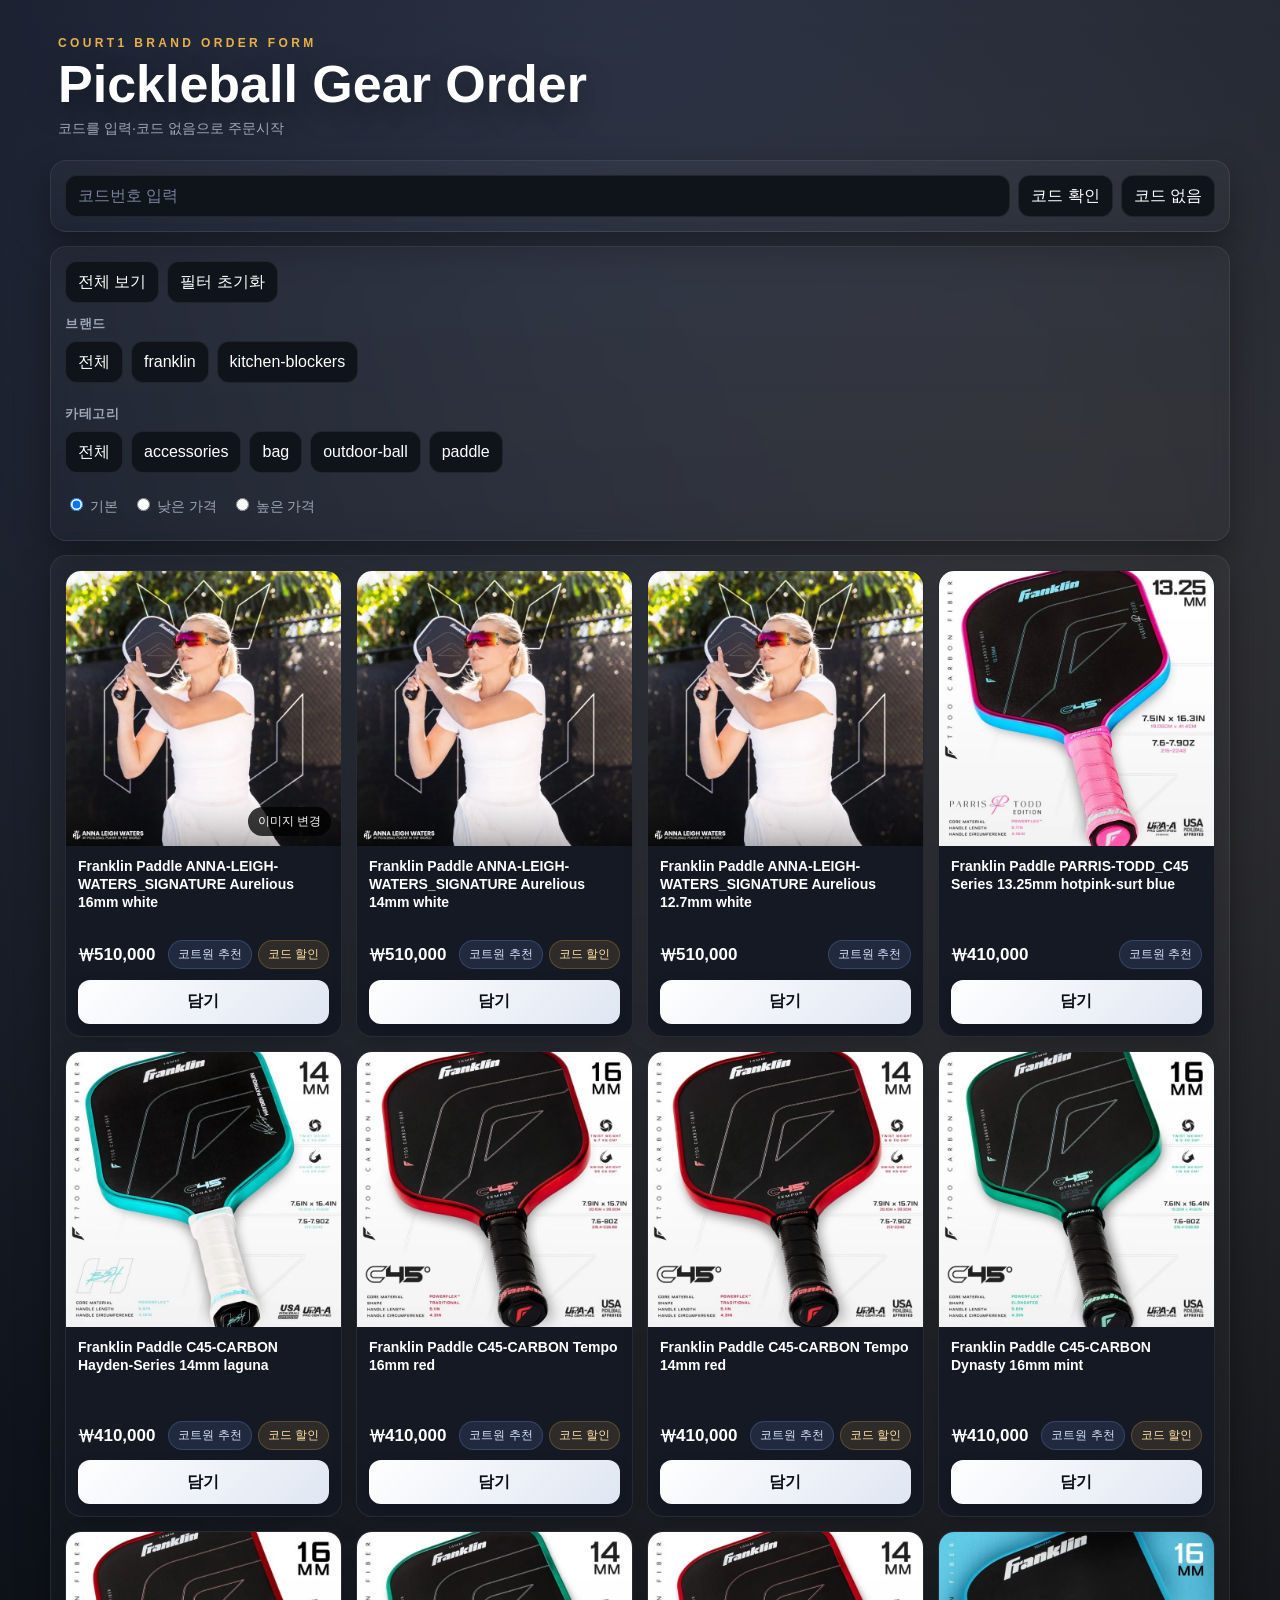
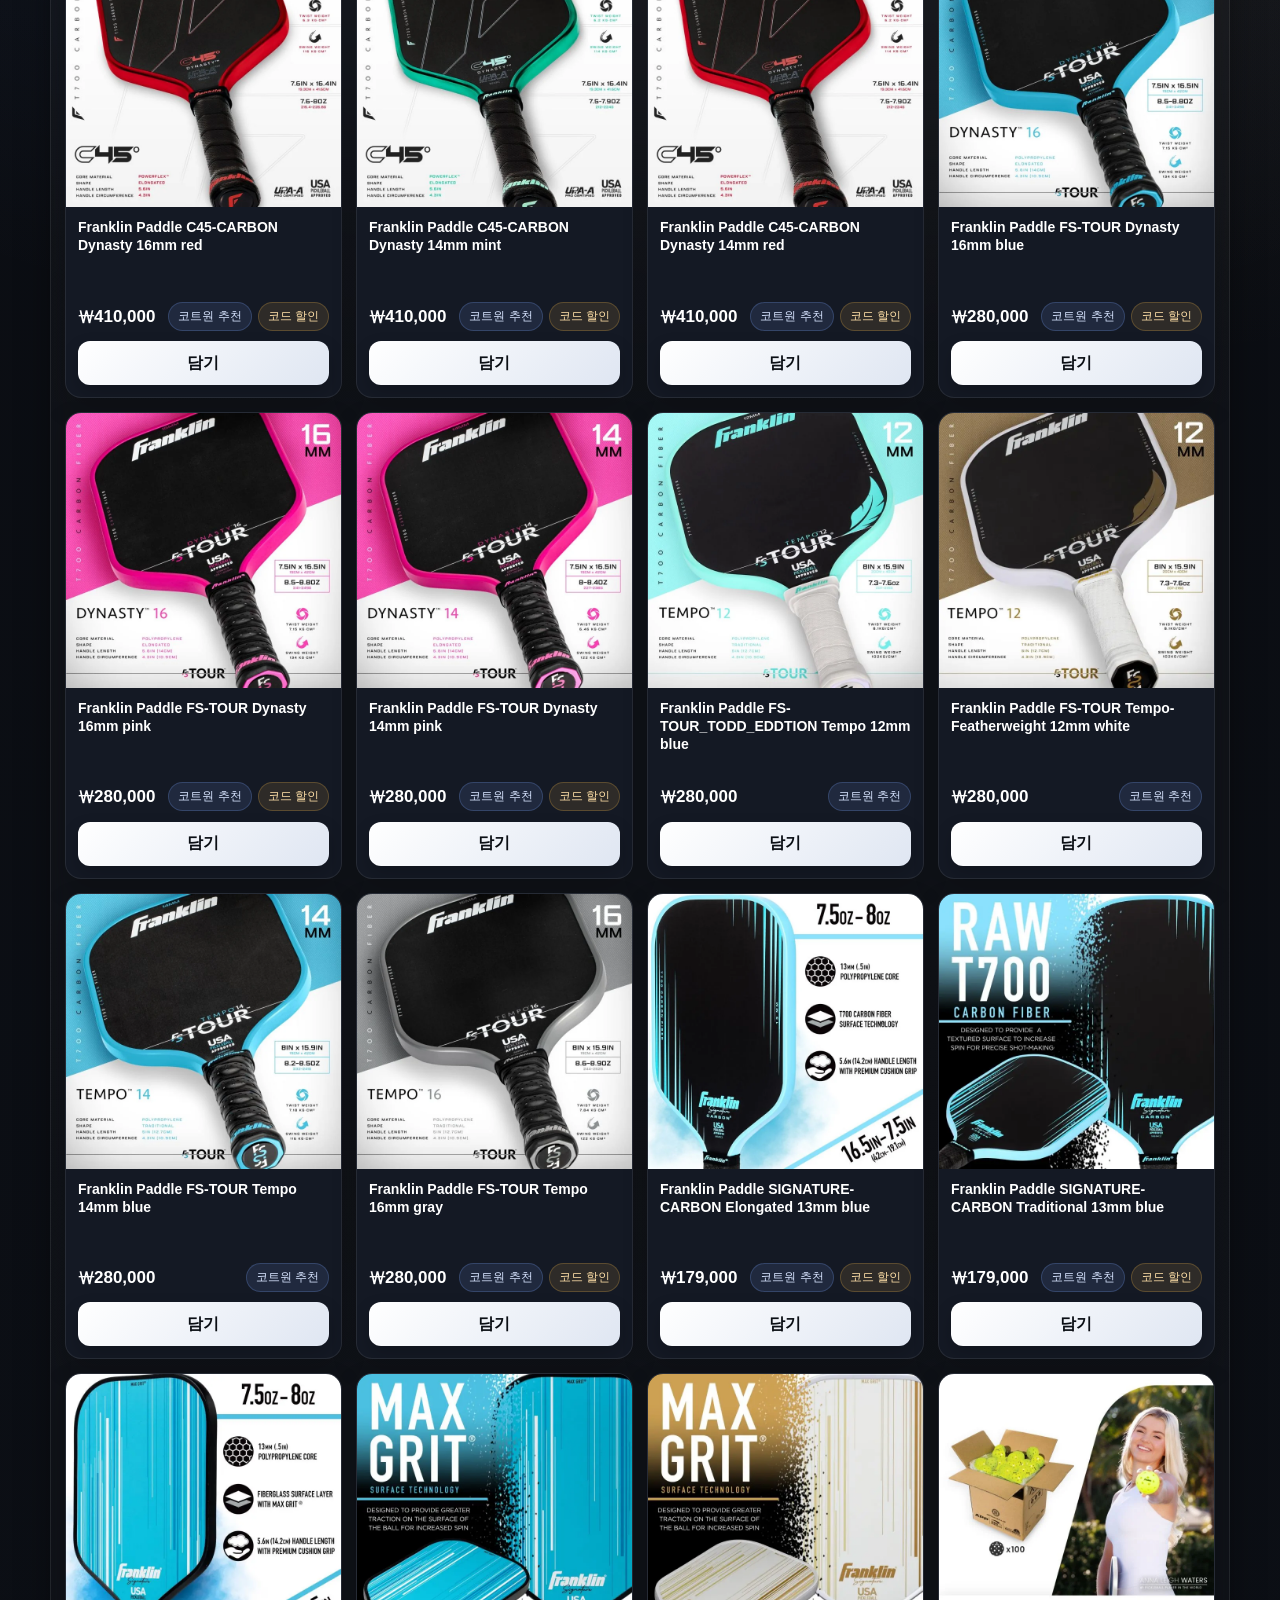
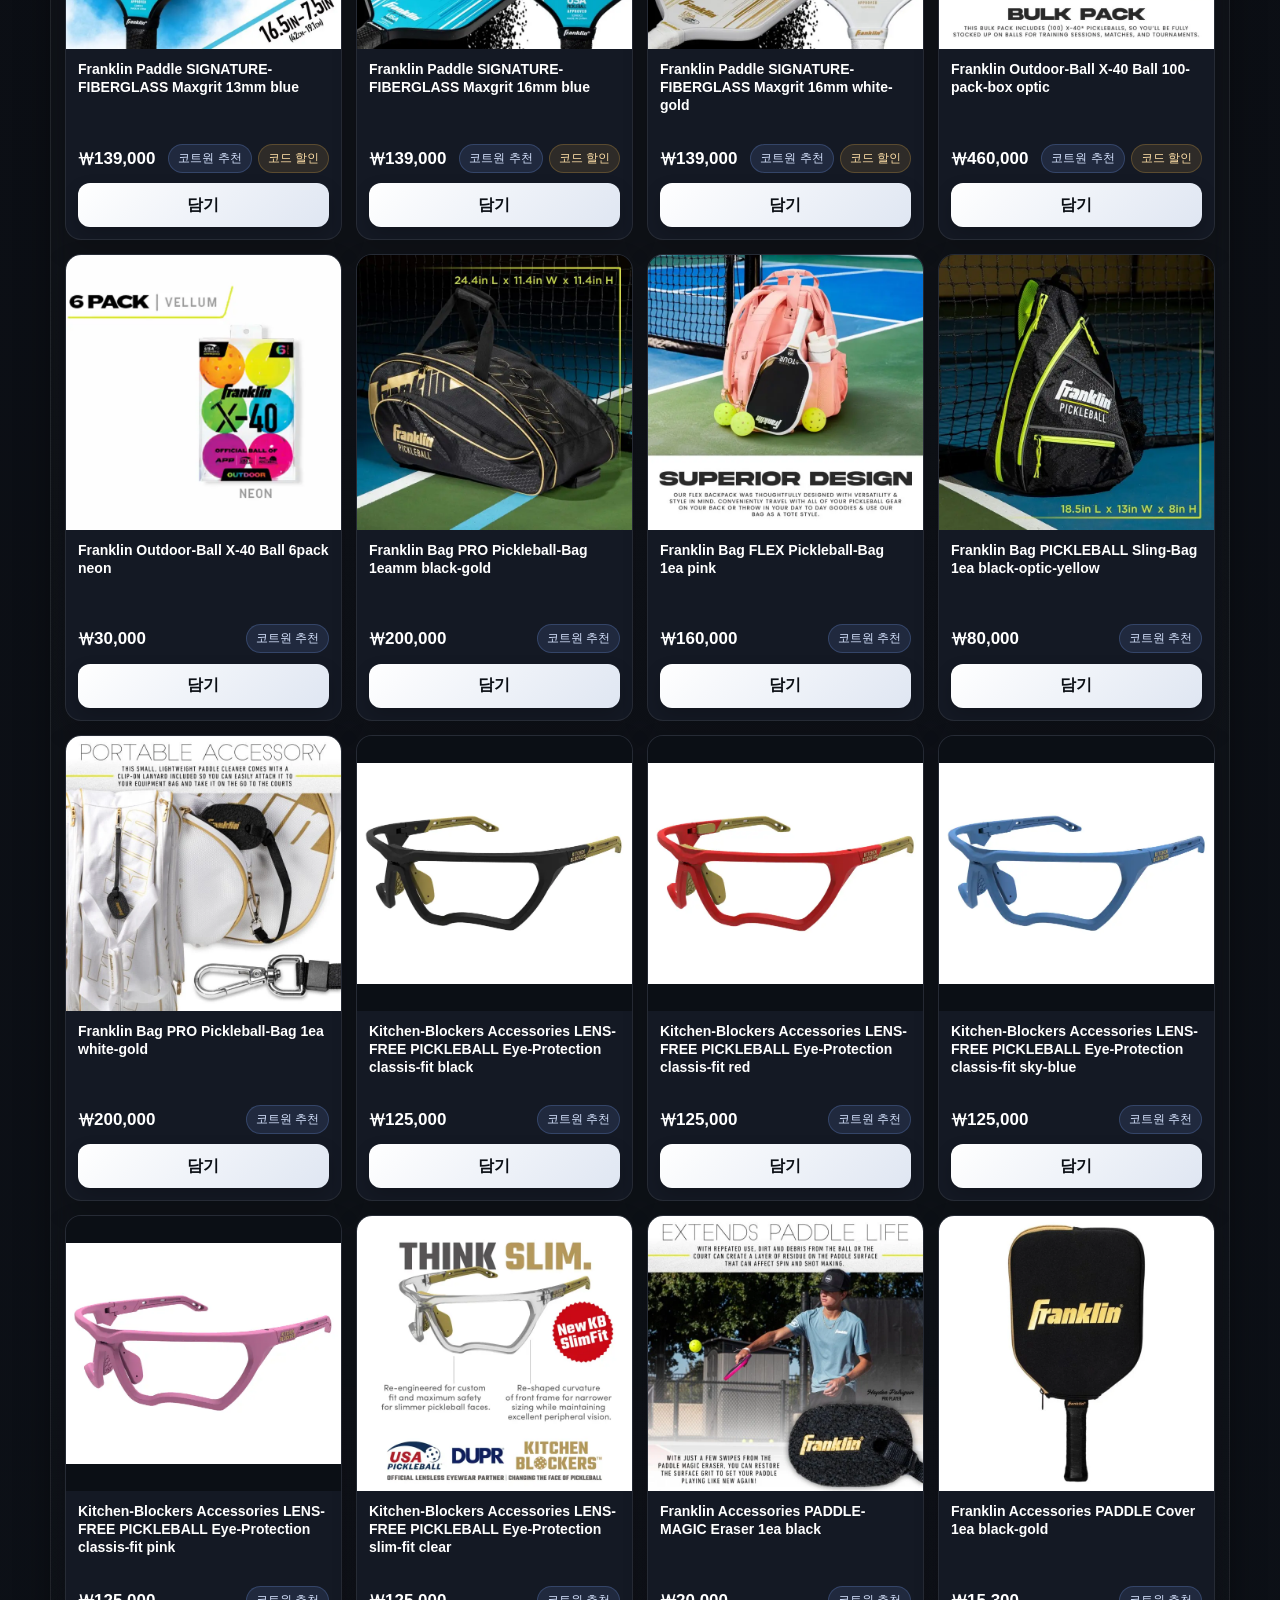
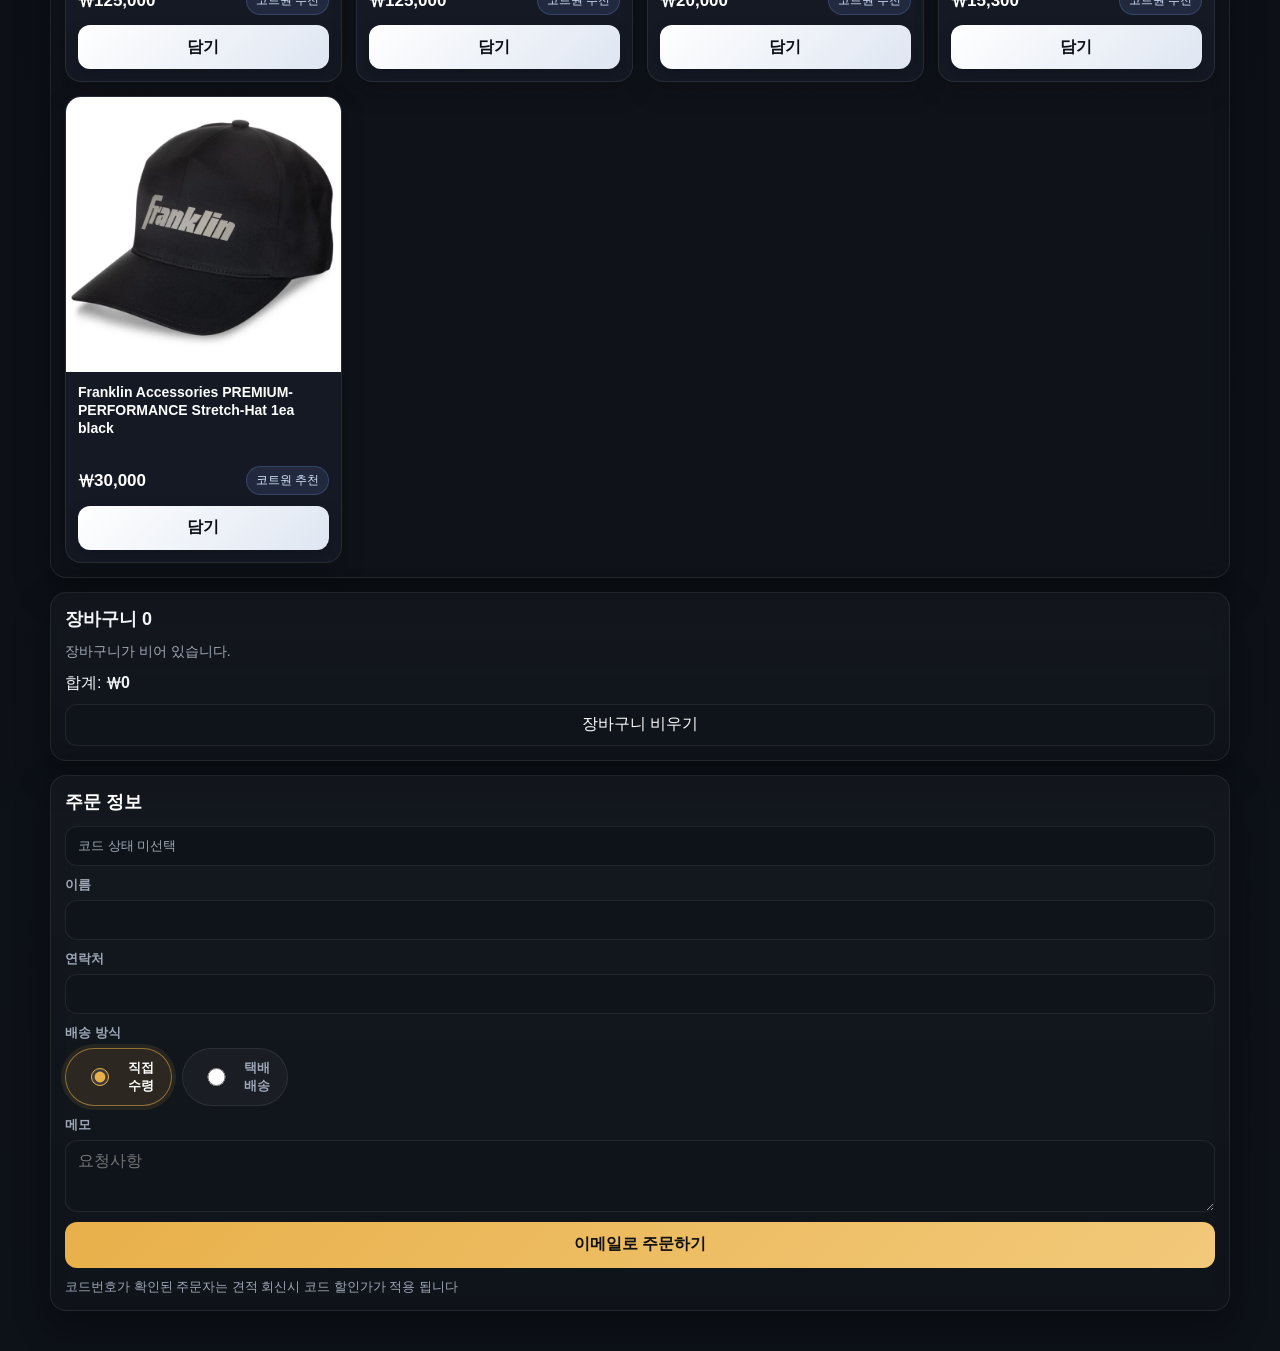
==== index.html @ 5747c5c3 "Add files via upload" ====
<!DOCTYPE html>
<html lang="ko">
<head>
  <meta charset="UTF-8">
  <meta name="viewport" content="width=device-width, initial-scale=1.0">
  <title>Court1 Brand Order</title>
  <link rel="stylesheet" href="./style.css">
</head>
<body>
  <div id="splashScreen" class="splash-screen">
    <img id="splashLogo" src="./assets/images/logo.png" alt="Court1 Logo" class="splash-image">
    <img id="splashEmblem" src="./assets/images/emblem.png" alt="Court1 Emblem" class="splash-image splash-emblem is-hidden">
  </div>

  <div id="court1-brand-order" class="page-wrap">
    <header class="page-header">
      <div class="brand-kicker">COURT1 BRAND ORDER FORM</div>
      <h1 class="brand-title">Pickleball Gear Order</h1>
      <p class="brand-subtitle">코드를 입력·코드 없음으로 주문시작 </p>
    </header>

    <section class="panel-card">
      <div class="code-bar">
        <input id="customerCode" class="code-input" type="text" placeholder="코드번호 입력">
        <button id="checkCode" type="button" class="more-btn">코드 확인</button>
        <button id="clearCode" type="button" class="more-btn">코드 없음</button>
      </div>
      <div id="promoState" class="promo-state" style="display:none;"></div>
    </section>

    <section class="panel-card">
  <div class="top-filter-row">
    <button id="showAllProducts" type="button" class="more-btn">전체 보기</button>
    <button id="resetFilters" type="button" class="more-btn">필터 초기화</button>
  </div>

  <div class="filter-title-row">
    <div class="filter-title">브랜드</div>
    <div id="brandFilters" class="filter-group"></div>
  </div>

  <div class="filter-title-row">
    <div class="filter-title">카테고리</div>
    <div id="categoryFilters" class="filter-group"></div>
  </div>

  <div class="sort-group">
    <label><input type="radio" name="sortType" value="default" checked> 기본</label>
    <label><input type="radio" name="sortType" value="price-asc"> 낮은 가격</label>
    <label><input type="radio" name="sortType" value="price-desc"> 높은 가격</label>
  </div>
</section>

    <section class="panel-card product-panel">
      <div id="productGrid" class="product-grid"></div>
    </section>

    <section class="panel-card cart-section">
      <h2>장바구니 <span id="cartCount">0</span></h2>
      <div id="cartList"></div>
      <div class="cart-footer">
        <div class="cart-total">합계: <strong id="cartTotal">₩0</strong></div>
        <button id="clearCart" type="button" class="more-btn">장바구니 비우기</button>
      </div>
    </section>

    <form id="orderForm" class="panel-card">
      <div class="panel-title">주문 정보</div>
      <div id="orderCodeInfo" class="order-code-info"></div>

      <div class="field compact">
        <label for="customerName">이름</label>
        <input id="customerName" type="text" required>
      </div>

      <div class="field compact">
        <label for="customerPhone">연락처</label>
        <input id="customerPhone" type="tel" required>
      </div>

      <div class="field compact">
        <label>배송 방식</label>
        <div class="inline-radios">
          <label><input type="radio" name="deliveryType" value="pickup" checked> 직접 수령</label>
          <label><input type="radio" name="deliveryType" value="delivery"> 택배 배송</label>
        </div>
      </div>

      <div id="addressWrap" class="field compact is-hidden">
        <label for="customerAddress">주소</label>
        <textarea id="customerAddress" placeholder="택배 받으실 주소를 입력"></textarea>
      </div>

      <div class="field compact">
        <label for="customerMemo">메모</label>
        <textarea id="customerMemo" placeholder="요청사항"></textarea>
      </div>

      <button type="submit" class="email-order-btn">이메일로 주문하기</button>
      <p class="order-note">코드번호가 확인된 주문자는 견적 회신시 코드 할인가가 적용 됩니다</p>
    </form>
  </div>

  <script src="./assets/js/products.js"></script>
  <script src="./assets/js/app.js"></script>
</body>
</html>
---- style.css ----
:root {
  --bg: #0b0d12;
  --bg-2: #101521;
  --panel: #141924;
  --line: rgba(255,255,255,.08);
  --text: #f4f6f9;
  --muted: #9ea7b6;
  --accent: #e8b04a;
  --accent-2: #7aa2ff;
  --accent-3: #19c37d;
  --shadow: 0 14px 34px rgba(0,0,0,.35);
  --radius: 16px;
}

* {
  box-sizing: border-box;
}

html,
body {
  margin: 0;
  background:
    radial-gradient(circle at top, rgba(122,162,255,.20), transparent 32%),
    radial-gradient(circle at 85% 10%, rgba(232,176,74,.13), transparent 24%),
    linear-gradient(180deg, #0a0c11 0%, #0d1118 100%);
  color: var(--text);
  font-family: Arial, sans-serif;
}

button,
input,
textarea {
  font: inherit;
}

body {
  min-height: 100vh;
}

#court1-brand-order.page-wrap {
  width: min(1180px, 94%);
  margin: 24px auto 40px;
  display: flex;
  flex-direction: column;
  gap: 14px;
}

.page-header {
  padding: 12px 8px 8px;
}

.brand-kicker {
  font-size: 12px;
  letter-spacing: .28em;
  color: var(--accent);
  margin-bottom: 8px;
  font-weight: 800;
}

.brand-title {
  margin: 0;
  font-size: clamp(32px, 4.4vw, 52px);
  line-height: 1;
  font-weight: 900;
  color: #fff;
  text-shadow: 0 10px 30px rgba(0,0,0,.35);
}

.brand-subtitle {
  margin: 10px 0 0;
  color: var(--muted);
  font-size: 14px;
}

.panel-card,
.product-panel,
section.panel-card.cart-section,
#orderForm {
  background: linear-gradient(180deg, rgba(255,255,255,.03), rgba(255,255,255,.01));
  border: 1px solid var(--line);
  border-radius: var(--radius);
  padding: 14px;
  box-shadow: var(--shadow);
  backdrop-filter: blur(8px);
}

.code-bar {
  display: flex;
  gap: 8px;
  flex-wrap: wrap;
  align-items: center;
}

.code-input {
  flex: 1 1 220px;
  min-width: 180px;
  height: 42px;
  padding: 0 12px;
  border: 1px solid var(--line);
  border-radius: 12px;
  background: #0f131a;
  color: #fff;
}

.code-input::placeholder {
  color: #77809a;
}

.more-btn,
.qty-btn,
.remove-btn,
.filter-btn {
  height: 42px;
  padding: 0 12px;
  border: 1px solid var(--line);
  border-radius: 12px;
  background: #0f131a;
  color: #fff;
}

.more-btn:hover,
.qty-btn:hover,
.remove-btn:hover,
.filter-btn:hover {
  border-color: rgba(255,255,255,.16);
  background: #151b24;
}

.promo-state {
  margin-top: 10px;
  padding: 10px 12px;
  border-radius: 12px;
  font-size: 13px;
  background: #10151d;
  border: 1px solid var(--line);
  color: var(--muted);
}

.promo-state.is-code {
  color: #9bff9b;
  border-color: rgba(25,195,125,.35);
  box-shadow: 0 0 0 1px rgba(25,195,125,.08) inset;
}

.promo-state.is-none {
  color: #ff9191;
  border-color: rgba(255,110,110,.25);
}

.filter-group {
  display: flex;
  flex-wrap: wrap;
  gap: 8px;
  margin-bottom: 10px;
}

.sort-group {
  display: flex;
  flex-wrap: wrap;
  gap: 14px;
  align-items: center;
  margin-bottom: 10px;
  font-size: 14px;
  color: var(--muted);
}

.filter-btn.is-active {
  background: #fff;
  color: #10151d;
  border-color: #fff;
}

.product-grid {
  display: grid;
  grid-template-columns: repeat(4, minmax(0, 1fr));
  gap: 14px;
}

.product-card {
  background: var(--panel);
  border: 1px solid var(--line);
  border-radius: 16px;
  overflow: hidden;
  display: flex;
  flex-direction: column;
  box-shadow: 0 10px 24px rgba(0,0,0,.22);
  transition: transform .2s ease, box-shadow .2s ease, border-color .2s ease;
}

.product-card:hover {
  transform: translateY(-4px);
  border-color: rgba(255,255,255,.16);
  box-shadow: 0 16px 30px rgba(0,0,0,.32);
}

.product-media {
  aspect-ratio: 1 / 1;
  background: #0b0f15;
  position: relative;
  overflow: hidden;
}

.product-image {
  width: 100%;
  height: 100%;
  object-fit: contain;
  object-position: center;
  display: block;
  transition: transform .25s ease;
}

.product-card:hover .product-image {
  transform: scale(1.03);
}

.img-switch-btn {
  position: absolute;
  right: 10px;
  bottom: 10px;
  padding: 6px 10px;
  border: 0;
  border-radius: 999px;
  background: rgba(0,0,0,.76);
  color: #fff;
  font-size: 12px;
}

.product-body {
  display: flex;
  flex-direction: column;
  gap: 10px;
  padding: 12px;
  flex: 1;
}

.product-name {
  color: #fff;
  font-size: 14px;
  line-height: 1.28;
  font-weight: 700;
  display: -webkit-box;
  -webkit-box-orient: vertical;
  -webkit-line-clamp: 4;
  overflow: hidden;
  min-height: calc(1.28em * 4);
}

.product-meta-row {
  display: flex;
  align-items: center;
  justify-content: space-between;
  gap: 10px;
  min-height: 30px;
}

.price-main {
  color: #fff;
  font-size: 17px;
  font-weight: 900;
  white-space: nowrap;
}

.badge-row {
  display: flex;
  gap: 6px;
  flex-wrap: nowrap;
  align-items: center;
  justify-content: flex-end;
}

.badge {
  display: inline-flex;
  align-items: center;
  justify-content: center;
  padding: 5px 9px;
  border-radius: 999px;
  font-size: 12px;
  white-space: nowrap;
  border: 1px solid rgba(255,255,255,.10);
  background: rgba(255,255,255,.06);
  color: #d9e0eb;
}

.badge-featured {
  color: #d7e4ff;
  background: rgba(122,162,255,.12);
  border-color: rgba(122,162,255,.22);
}

.badge-special {
  color: #ffe0a8;
  background: rgba(232,176,74,.12);
  border-color: rgba(232,176,74,.24);
}

.add-btn {
  width: 100%;
  min-height: 44px;
  border: 0;
  border-radius: 12px;
  background: linear-gradient(135deg, #ffffff, #dfe6f2);
  color: #0b0f15;
  font-weight: 900;
  letter-spacing: .02em;
  transition: transform .16s ease, box-shadow .16s ease, filter .16s ease, background .16s ease;
  box-shadow: 0 8px 18px rgba(0,0,0,.18);
}

.add-btn:hover {
  filter: brightness(1.04);
  box-shadow: 0 12px 24px rgba(0,0,0,.24);
}

.add-btn:active {
  transform: scale(.94);
  background: linear-gradient(135deg, var(--accent), #ffe29a);
  box-shadow:
    0 0 0 1px rgba(232,176,74,.35) inset,
    0 0 0 6px rgba(232,176,74,.14),
    0 0 26px rgba(232,176,74,.45);
  animation: addPulse .45s ease;
}

@keyframes addPulse {
  0% {
    transform: scale(.94);
    box-shadow: 0 0 0 0 rgba(232,176,74,.55);
  }
  50% {
    transform: scale(.98);
    box-shadow: 0 0 0 8px rgba(232,176,74,.18);
  }
  100% {
    transform: scale(.94);
    box-shadow:
      0 0 0 1px rgba(232,176,74,.35) inset,
      0 0 0 6px rgba(232,176,74,.14),
      0 0 26px rgba(232,176,74,.45);
  }
}

section.panel-card.cart-section h2 {
  margin: 0 0 12px;
  font-size: 18px;
}

#cartList .page-subtitle {
  margin: 0;
  color: var(--muted);
  font-size: 14px;
}

#cartList .cart-item {
  display: grid;
  grid-template-columns: minmax(0, 1fr) auto;
  gap: 8px 12px;
  padding: 12px 0;
  border-bottom: 1px solid var(--line);
  align-items: start;
}

#cartList .name {
  font-weight: 700;
  line-height: 1.35;
}

#cartList .meta {
  font-size: 13px;
  color: var(--muted);
}

.qty-wrap {
  display: flex;
  align-items: center;
  gap: 8px;
  flex-wrap: wrap;
}

.cart-footer {
  display: flex;
  flex-direction: column;
  gap: 10px;
  margin-top: 12px;
}

#orderForm {
  display: flex;
  flex-direction: column;
  gap: 10px;
}

#orderForm .panel-title {
  font-size: 18px;
  font-weight: 900;
  color: #fff;
  margin-bottom: 2px;
}

.order-code-info {
  padding: 10px 12px;
  border: 1px solid var(--line);
  border-radius: 12px;
  background: #0e131a;
  color: var(--muted);
  font-size: 13px;
}

.field.compact {
  display: flex;
  flex-direction: column;
  gap: 6px;
}

.field.compact label {
  font-size: 13px;
  color: var(--muted);
  font-weight: 700;
}

.inline-radios {
  display: flex;
  gap: 10px;
  flex-wrap: wrap;
}

.inline-radios label {
  min-height: 44px;
  display: inline-flex;
  align-items: center;
  gap: 8px;
  padding: 10px 14px;
  border: 1px solid var(--line);
  border-radius: 999px;
  background: rgba(255,255,255,.04);
  color: #e6ebf5;
  cursor: pointer;
  transition: border-color .18s ease, background .18s ease, transform .18s ease, box-shadow .18s ease;
}

.inline-radios label:hover {
  border-color: rgba(122,162,255,.35);
  background: rgba(122,162,255,.10);
  box-shadow: 0 0 0 4px rgba(122,162,255,.08);
}

.inline-radios input[type="radio"] {
  width: 18px;
  height: 18px;
  margin: 0;
  accent-color: var(--accent);
}

.inline-radios label:has(input:checked) {
  border-color: rgba(232,176,74,.55);
  background: rgba(232,176,74,.12);
  box-shadow: 0 0 0 4px rgba(232,176,74,.10);
  color: #fff;
}

#orderForm input,
#orderForm textarea {
  width: 100%;
  border: 1px solid var(--line);
  border-radius: 12px;
  padding: 10px 12px;
  background: #0f131a;
  color: #fff;
}

#customerAddress {
  height: 40px;
}

#customerMemo {
  min-height: 72px;
  max-height: 100px;
  resize: vertical;
}

.email-order-btn {
  width: 100%;
  min-height: 46px;
  border: 0;
  border-radius: 12px;
  background: linear-gradient(135deg, var(--accent), #f2c97a);
  color: #111;
  font-weight: 900;
}

.order-note {
  margin: 0;
  color: var(--muted);
  font-size: 13px;
}

.splash-screen {
  position: fixed;
  inset: 0;
  z-index: 9999;
  background:
    radial-gradient(circle at top, rgba(122,162,255,.22), transparent 30%),
    radial-gradient(circle at 70% 18%, rgba(232,176,74,.16), transparent 24%),
    linear-gradient(180deg, #090b10 0%, #0d1118 100%);
  display: grid;
  place-items: center;
  overflow: hidden;
  transition: opacity .55s ease, visibility .55s ease;
}

.splash-image {
  width: min(72vw, 640px);
  max-width: 640px;
  height: auto;
  object-fit: contain;
  position: absolute;
  transition: opacity 1.15s ease, transform 1.15s ease, filter 1.15s ease;
  filter: drop-shadow(0 26px 48px rgba(0,0,0,.34));
}

#splashLogo {
  transform: scale(1.06);
  opacity: .96;
}

.splash-emblem {
  transform: scale(.72);
  opacity: 0;
}

.fade-out {
  opacity: 0;
  transform: scale(1.18);
  filter: blur(10px) brightness(1.15) drop-shadow(0 26px 48px rgba(0,0,0,.34));
}

.fade-in {
  opacity: 1;
  transform: scale(1);
  filter: blur(0) brightness(1) drop-shadow(0 26px 48px rgba(0,0,0,.34));
}

.splash-screen.hide {
  opacity: 0;
  visibility: hidden;
  pointer-events: none;
}

@media (max-width: 640px) {
  .splash-image {
    width: min(84vw, 420px);
    max-width: 420px;
  }

  #splashLogo {
    transform: scale(1.08);
  }

  .splash-emblem {
    transform: scale(.78);
  }
}

body.ready .page-wrap {
  animation: pageIn .45s ease;
}

@keyframes pageIn {
  from {
    opacity: 0;
    transform: translateY(8px);
  }
  to {
    opacity: 1;
    transform: translateY(0);
  }
}

@media (max-width: 1100px) {
  .product-grid {
    grid-template-columns: repeat(3, minmax(0, 1fr));
  }
}

@media (max-width: 820px) {
  .product-grid {
    grid-template-columns: repeat(2, minmax(0, 1fr));
  }
}

@media (max-width: 640px) {
  #court1-brand-order.page-wrap {
    width: 94%;
  }

  .product-grid {
    grid-template-columns: 1fr;
  }

  #cartList .cart-item {
    grid-template-columns: 1fr;
  }

  .product-meta-row {
    align-items: flex-start;
    flex-direction: column;
  }

  .badge-row {
    justify-content: flex-start;
    flex-wrap: wrap;
  }

  .inline-radios {
    gap: 8px;
  }

  .inline-radios label {
    width: 100%;
    justify-content: flex-start;
  }

  .splash-image {
    width: min(72vw, 340px);
  }
}

.is-hidden {
  display: none !important;
}.filter-title-row {
  display: flex;
  flex-direction: column;
  gap: 8px;
  margin-bottom: 12px;
}

.filter-title {
  font-size: 13px;
  font-weight: 800;
  color: var(--muted);
  letter-spacing: .04em;
}.top-filter-row {
  display: flex;
  gap: 8px;
  flex-wrap: wrap;
  margin-bottom: 12px;
}

.filter-title-row {
  display: flex;
  flex-direction: column;
  gap: 8px;
  margin-bottom: 12px;
}

.filter-title {
  font-size: 13px;
  font-weight: 800;
  color: var(--muted);
  letter-spacing: .04em;
}.top-filter-row {
  display: flex;
  gap: 8px;
  flex-wrap: wrap;
  margin-bottom: 12px;
}

.filter-title-row {
  display: flex;
  flex-direction: column;
  gap: 8px;
  margin-bottom: 12px;
}

.filter-title {
  font-size: 13px;
  font-weight: 800;
  color: var(--muted);
  letter-spacing: .04em;
}

.filter-btn.is-active {
  background: var(--primary);
  color: #fff;
  border-color: var(--primary);
}

.more-btn {
  transition: background-color .2s ease, color .2s ease, border-color .2s ease, transform .15s ease;
}

.more-btn:hover {
  transform: translateY(-1px);
}

#splashLogo,
#splashEmblem {
  transition: opacity .45s ease, transform .45s ease;
}

#splashLogo.fade-out {
  opacity: 0;
  transform: scale(.96);
}

#splashEmblem.is-hidden {
  opacity: 0;
  transform: scale(.96);
  pointer-events: none;
}

#splashEmblem.fade-in {
  opacity: 1;
  transform: scale(1);
}
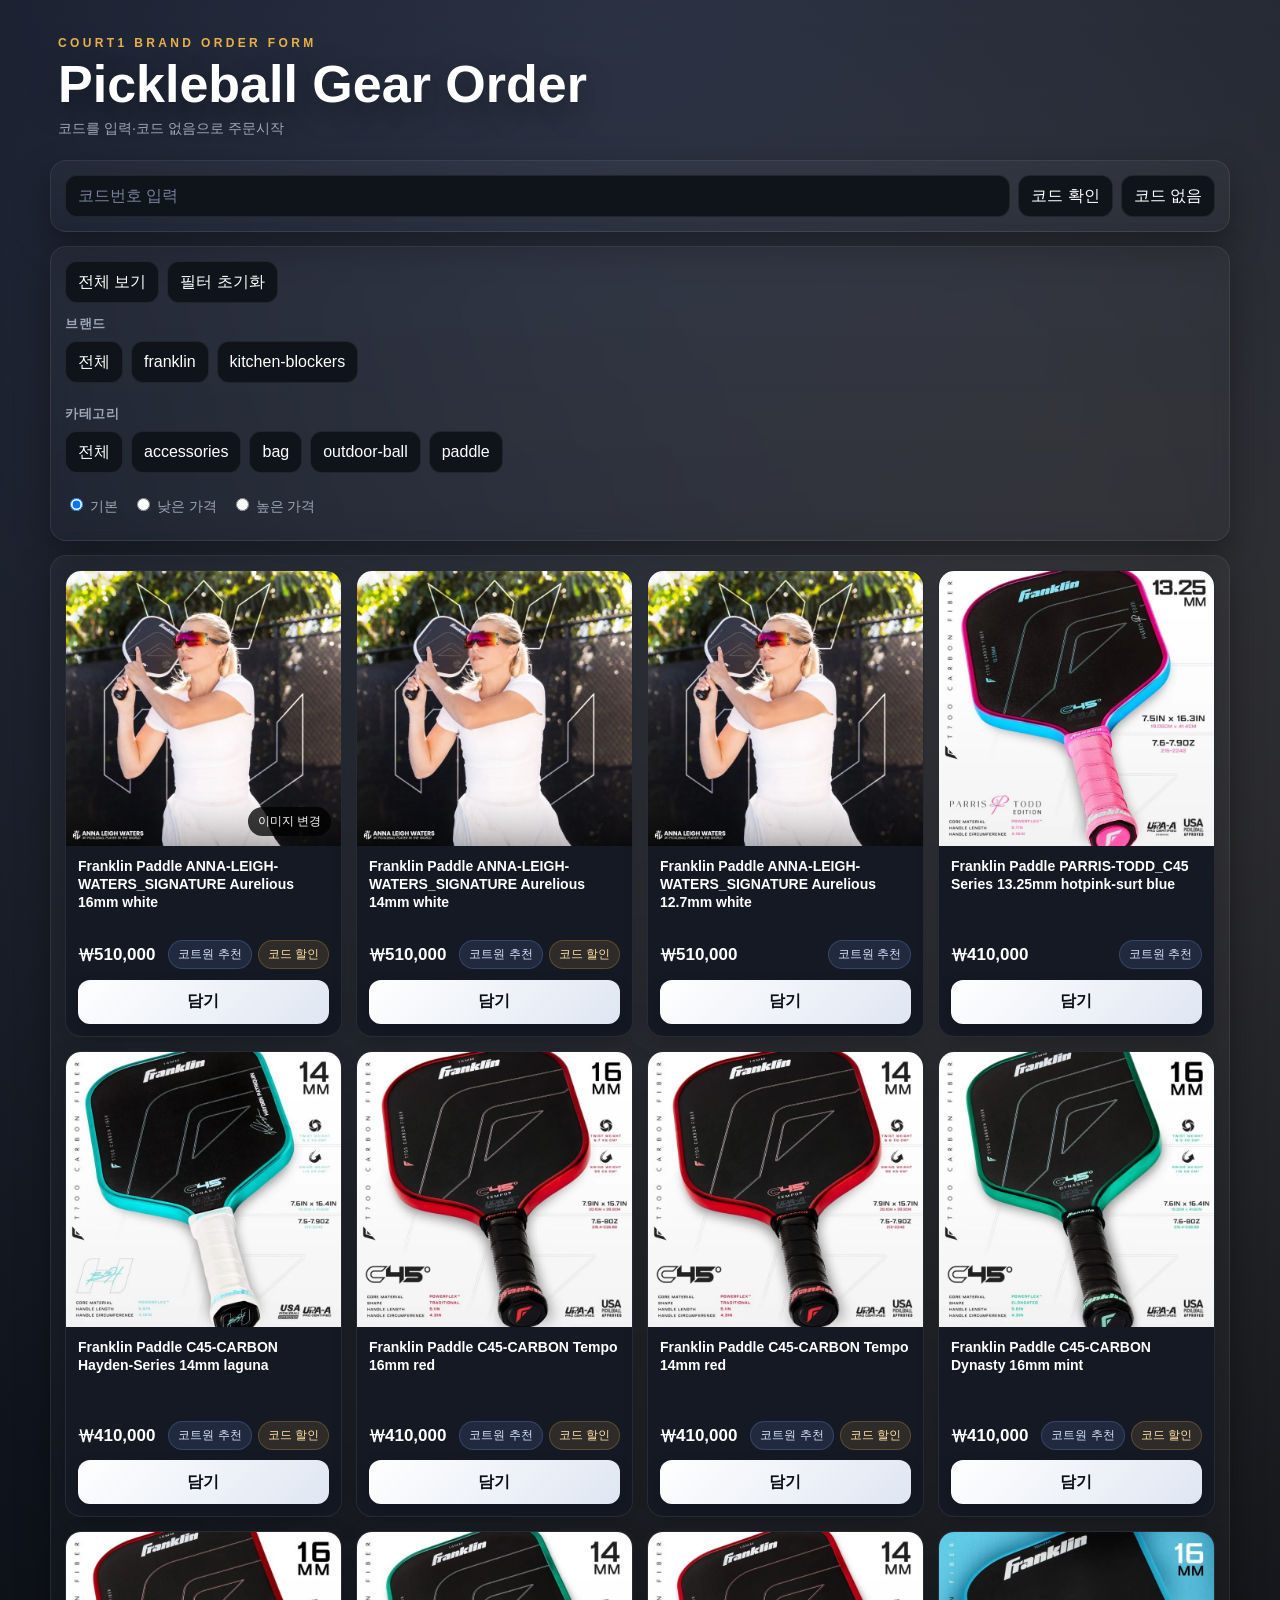
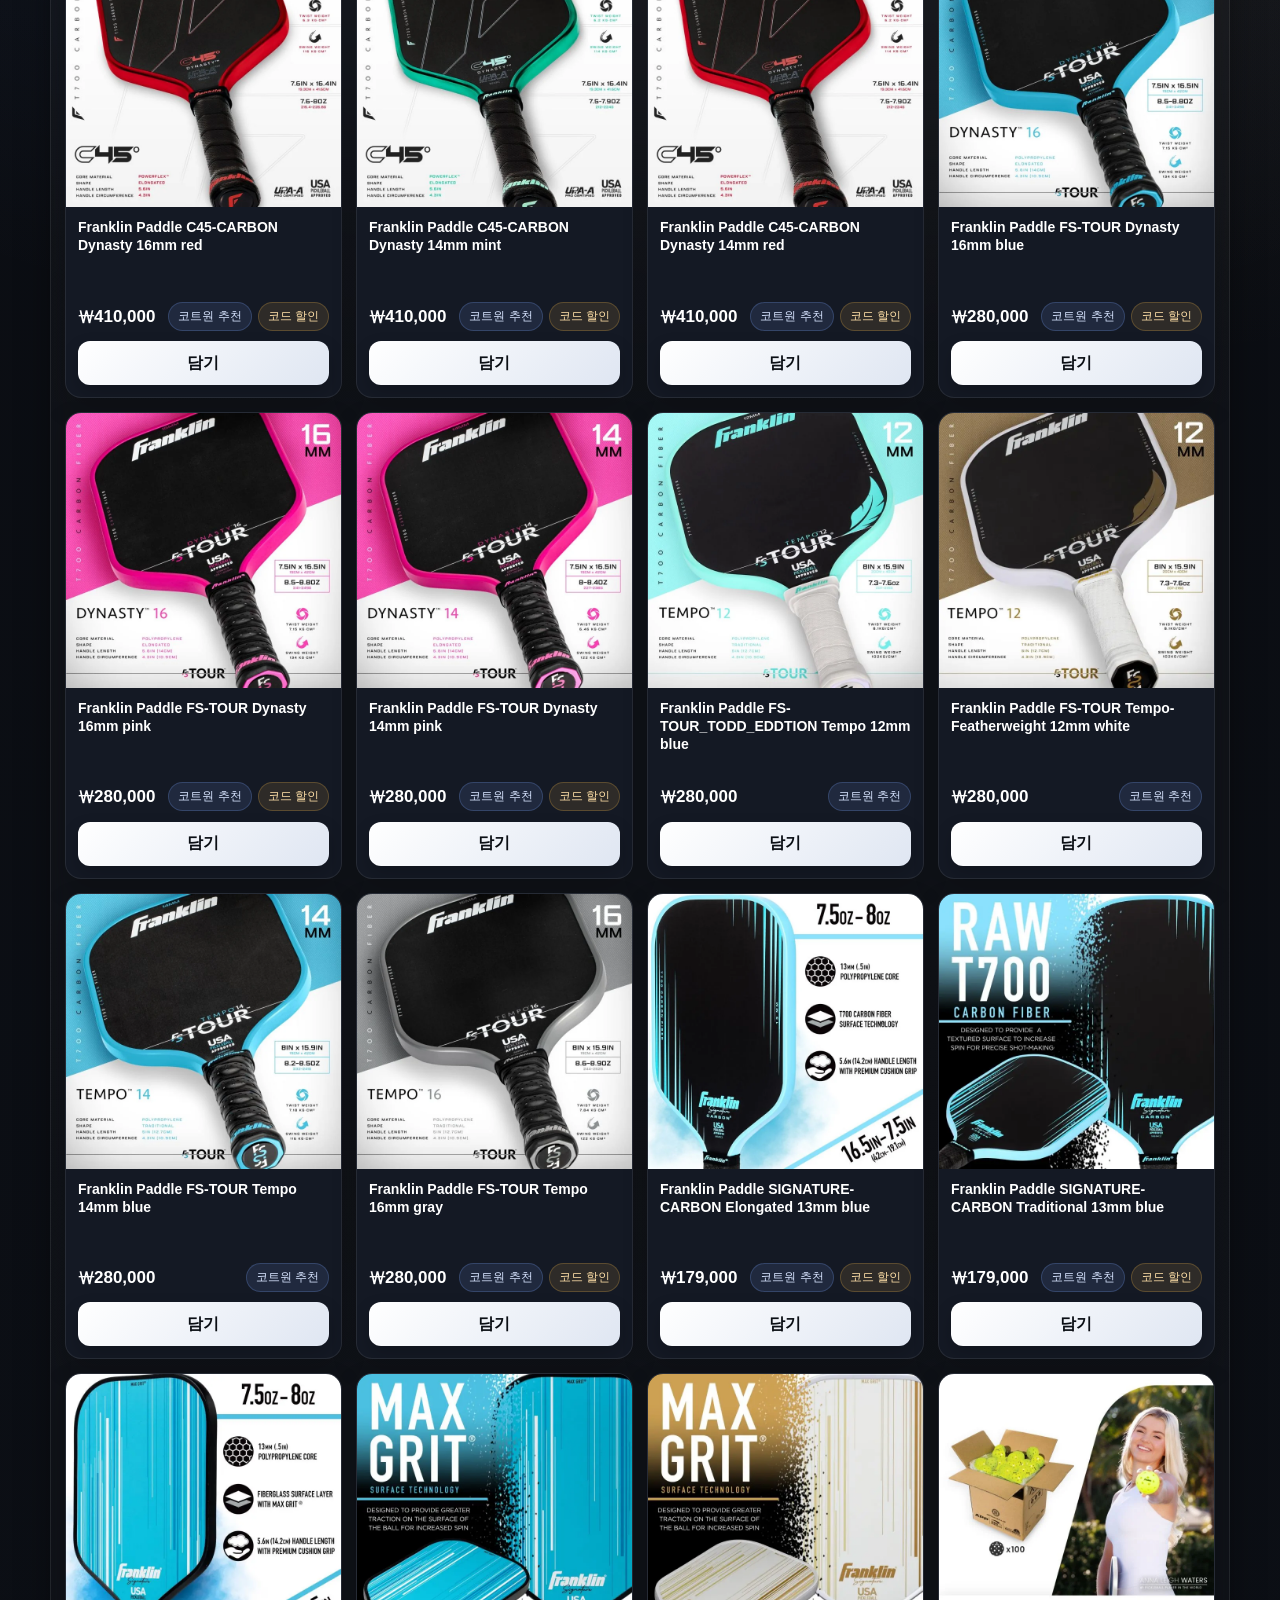
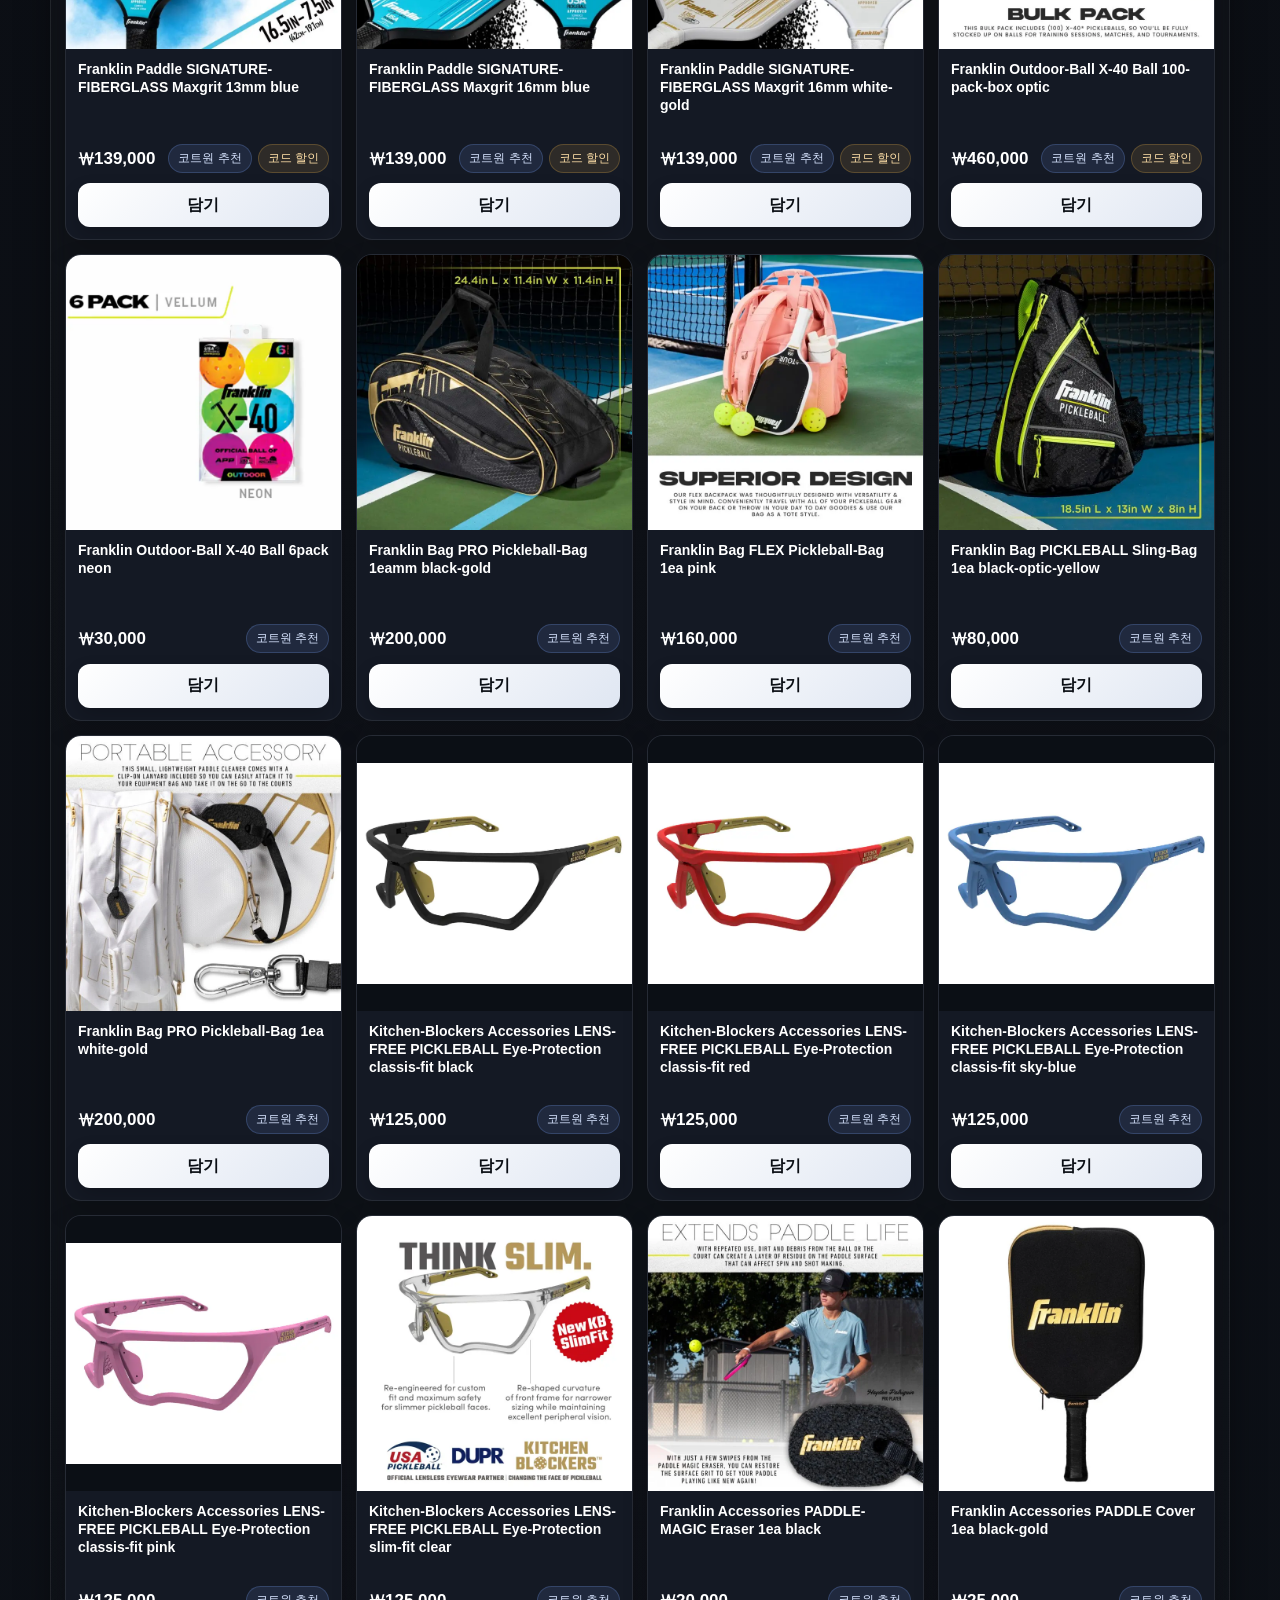
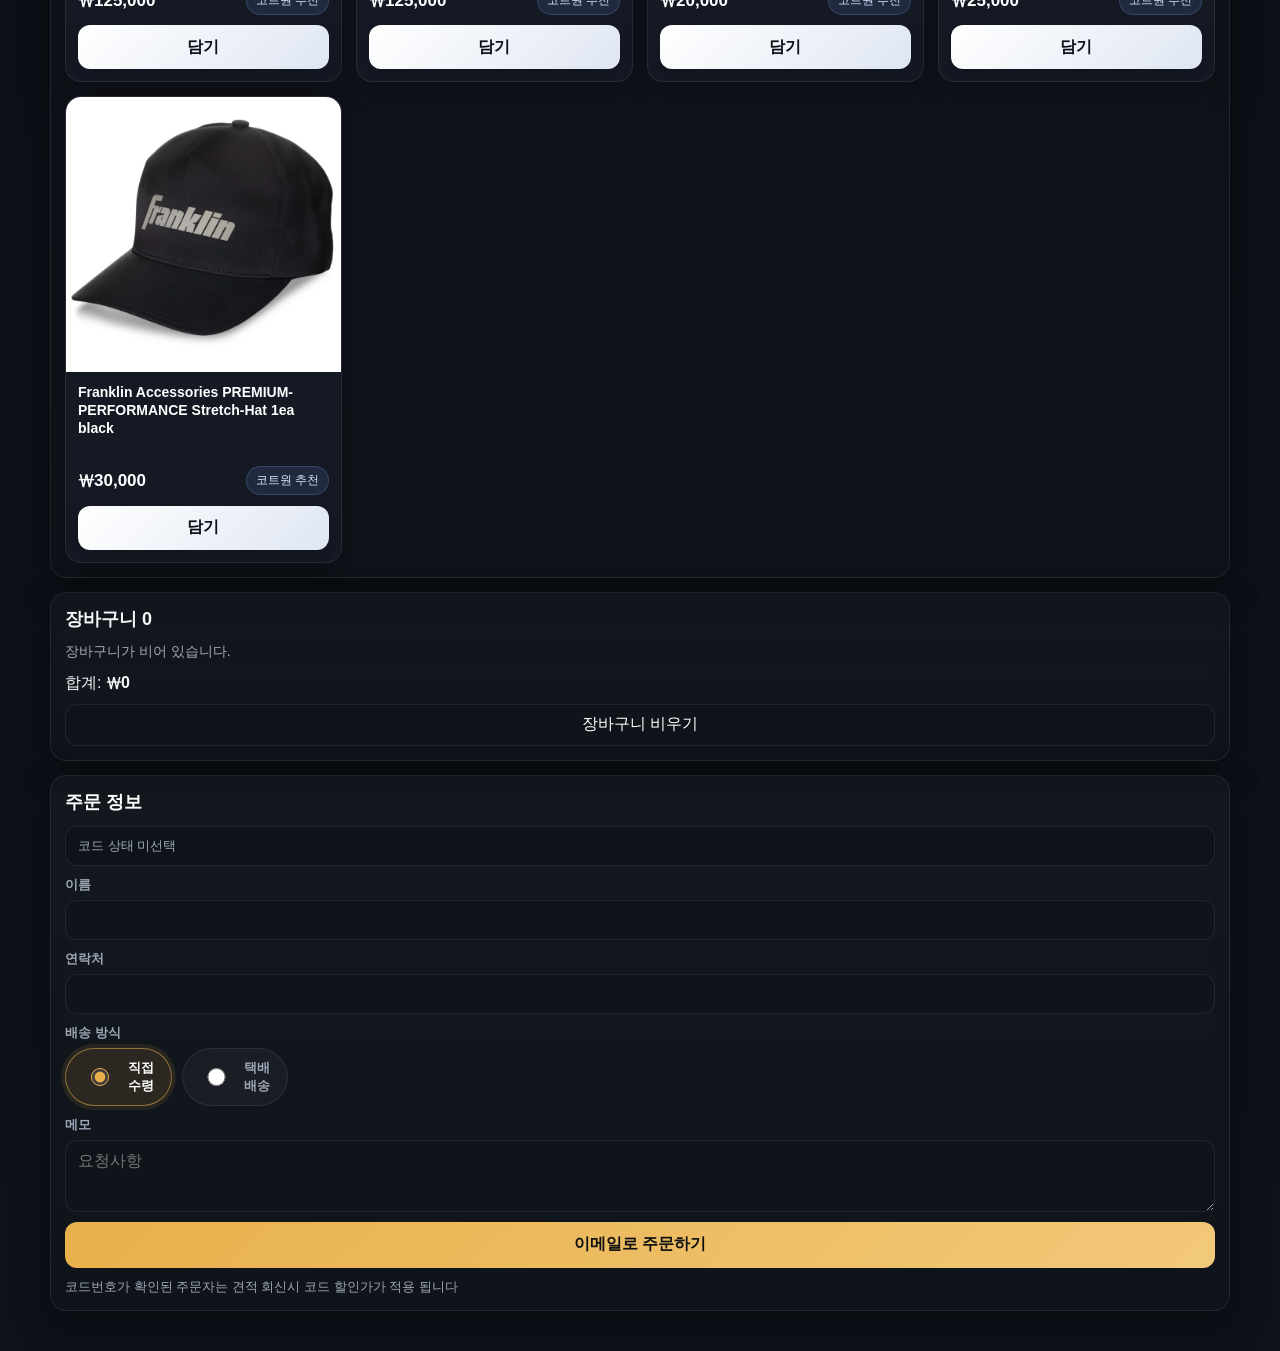
==== commit b5038cfb: "fix: update product price" ====
--- a/index.html
+++ b/index.html
@@ -1,107 +1,107 @@
-<!DOCTYPE html>
-<html lang="ko">
-<head>
-  <meta charset="UTF-8">
-  <meta name="viewport" content="width=device-width, initial-scale=1.0">
-  <title>Court1 Brand Order</title>
-  <link rel="stylesheet" href="./style.css">
-</head>
-<body>
-  <div id="splashScreen" class="splash-screen">
-    <img id="splashLogo" src="./assets/images/logo.png" alt="Court1 Logo" class="splash-image">
-    <img id="splashEmblem" src="./assets/images/emblem.png" alt="Court1 Emblem" class="splash-image splash-emblem is-hidden">
-  </div>
-
-  <div id="court1-brand-order" class="page-wrap">
-    <header class="page-header">
-      <div class="brand-kicker">COURT1 BRAND ORDER FORM</div>
-      <h1 class="brand-title">Pickleball Gear Order</h1>
-      <p class="brand-subtitle">코드를 입력·코드 없음으로 주문시작 </p>
-    </header>
-
-    <section class="panel-card">
-      <div class="code-bar">
-        <input id="customerCode" class="code-input" type="text" placeholder="코드번호 입력">
-        <button id="checkCode" type="button" class="more-btn">코드 확인</button>
-        <button id="clearCode" type="button" class="more-btn">코드 없음</button>
-      </div>
-      <div id="promoState" class="promo-state" style="display:none;"></div>
-    </section>
-
-    <section class="panel-card">
-  <div class="top-filter-row">
-    <button id="showAllProducts" type="button" class="more-btn">전체 보기</button>
-    <button id="resetFilters" type="button" class="more-btn">필터 초기화</button>
-  </div>
-
-  <div class="filter-title-row">
-    <div class="filter-title">브랜드</div>
-    <div id="brandFilters" class="filter-group"></div>
-  </div>
-
-  <div class="filter-title-row">
-    <div class="filter-title">카테고리</div>
-    <div id="categoryFilters" class="filter-group"></div>
-  </div>
-
-  <div class="sort-group">
-    <label><input type="radio" name="sortType" value="default" checked> 기본</label>
-    <label><input type="radio" name="sortType" value="price-asc"> 낮은 가격</label>
-    <label><input type="radio" name="sortType" value="price-desc"> 높은 가격</label>
-  </div>
-</section>
-
-    <section class="panel-card product-panel">
-      <div id="productGrid" class="product-grid"></div>
-    </section>
-
-    <section class="panel-card cart-section">
-      <h2>장바구니 <span id="cartCount">0</span></h2>
-      <div id="cartList"></div>
-      <div class="cart-footer">
-        <div class="cart-total">합계: <strong id="cartTotal">₩0</strong></div>
-        <button id="clearCart" type="button" class="more-btn">장바구니 비우기</button>
-      </div>
-    </section>
-
-    <form id="orderForm" class="panel-card">
-      <div class="panel-title">주문 정보</div>
-      <div id="orderCodeInfo" class="order-code-info"></div>
-
-      <div class="field compact">
-        <label for="customerName">이름</label>
-        <input id="customerName" type="text" required>
-      </div>
-
-      <div class="field compact">
-        <label for="customerPhone">연락처</label>
-        <input id="customerPhone" type="tel" required>
-      </div>
-
-      <div class="field compact">
-        <label>배송 방식</label>
-        <div class="inline-radios">
-          <label><input type="radio" name="deliveryType" value="pickup" checked> 직접 수령</label>
-          <label><input type="radio" name="deliveryType" value="delivery"> 택배 배송</label>
-        </div>
-      </div>
-
-      <div id="addressWrap" class="field compact is-hidden">
-        <label for="customerAddress">주소</label>
-        <textarea id="customerAddress" placeholder="택배 받으실 주소를 입력"></textarea>
-      </div>
-
-      <div class="field compact">
-        <label for="customerMemo">메모</label>
-        <textarea id="customerMemo" placeholder="요청사항"></textarea>
-      </div>
-
-      <button type="submit" class="email-order-btn">이메일로 주문하기</button>
-      <p class="order-note">코드번호가 확인된 주문자는 견적 회신시 코드 할인가가 적용 됩니다</p>
-    </form>
-  </div>
-
-  <script src="./assets/js/products.js"></script>
-  <script src="./assets/js/app.js"></script>
-</body>
+<!DOCTYPE html>
+<html lang="ko">
+<head>
+  <meta charset="UTF-8">
+  <meta name="viewport" content="width=device-width, initial-scale=1.0">
+  <title>Court1 Brand Order</title>
+  <link rel="stylesheet" href="./style.css">
+</head>
+<body>
+  <div id="splashScreen" class="splash-screen">
+    <img id="splashLogo" src="./assets/images/logo.png" alt="Court1 Logo" class="splash-image">
+    <img id="splashEmblem" src="./assets/images/emblem.png" alt="Court1 Emblem" class="splash-image splash-emblem is-hidden">
+  </div>
+
+  <div id="court1-brand-order" class="page-wrap">
+    <header class="page-header">
+      <div class="brand-kicker">COURT1 BRAND ORDER FORM</div>
+      <h1 class="brand-title">Pickleball Gear Order</h1>
+      <p class="brand-subtitle">코드를 입력·코드 없음으로 주문시작 </p>
+    </header>
+
+    <section class="panel-card">
+      <div class="code-bar">
+        <input id="customerCode" class="code-input" type="text" placeholder="코드번호 입력">
+        <button id="checkCode" type="button" class="more-btn">코드 확인</button>
+        <button id="clearCode" type="button" class="more-btn">코드 없음</button>
+      </div>
+      <div id="promoState" class="promo-state" style="display:none;"></div>
+    </section>
+
+    <section class="panel-card">
+  <div class="top-filter-row">
+    <button id="showAllProducts" type="button" class="more-btn">전체 보기</button>
+    <button id="resetFilters" type="button" class="more-btn">필터 초기화</button>
+  </div>
+
+  <div class="filter-title-row">
+    <div class="filter-title">브랜드</div>
+    <div id="brandFilters" class="filter-group"></div>
+  </div>
+
+  <div class="filter-title-row">
+    <div class="filter-title">카테고리</div>
+    <div id="categoryFilters" class="filter-group"></div>
+  </div>
+
+  <div class="sort-group">
+    <label><input type="radio" name="sortType" value="default" checked> 기본</label>
+    <label><input type="radio" name="sortType" value="price-asc"> 낮은 가격</label>
+    <label><input type="radio" name="sortType" value="price-desc"> 높은 가격</label>
+  </div>
+</section>
+
+    <section class="panel-card product-panel">
+      <div id="productGrid" class="product-grid"></div>
+    </section>
+
+    <section class="panel-card cart-section">
+      <h2>장바구니 <span id="cartCount">0</span></h2>
+      <div id="cartList"></div>
+      <div class="cart-footer">
+        <div class="cart-total">합계: <strong id="cartTotal">₩0</strong></div>
+        <button id="clearCart" type="button" class="more-btn">장바구니 비우기</button>
+      </div>
+    </section>
+
+    <form id="orderForm" class="panel-card">
+      <div class="panel-title">주문 정보</div>
+      <div id="orderCodeInfo" class="order-code-info"></div>
+
+      <div class="field compact">
+        <label for="customerName">이름</label>
+        <input id="customerName" type="text" required>
+      </div>
+
+      <div class="field compact">
+        <label for="customerPhone">연락처</label>
+        <input id="customerPhone" type="tel" required>
+      </div>
+
+      <div class="field compact">
+        <label>배송 방식</label>
+        <div class="inline-radios">
+          <label><input type="radio" name="deliveryType" value="pickup" checked> 직접 수령</label>
+          <label><input type="radio" name="deliveryType" value="delivery"> 택배 배송</label>
+        </div>
+      </div>
+
+      <div id="addressWrap" class="field compact is-hidden">
+        <label for="customerAddress">주소</label>
+        <textarea id="customerAddress" placeholder="택배 받으실 주소를 입력"></textarea>
+      </div>
+
+      <div class="field compact">
+        <label for="customerMemo">메모</label>
+        <textarea id="customerMemo" placeholder="요청사항"></textarea>
+      </div>
+
+      <button type="submit" class="email-order-btn">이메일로 주문하기</button>
+      <p class="order-note">코드번호가 확인된 주문자는 견적 회신시 코드 할인가가 적용 됩니다</p>
+    </form>
+  </div>
+
+  <script src="./assets/js/products.js"></script>
+  <script src="./assets/js/app.js"></script>
+</body>
 </html>
--- a/style.css
+++ b/style.css
@@ -1,714 +1,714 @@
-:root {
-  --bg: #0b0d12;
-  --bg-2: #101521;
-  --panel: #141924;
-  --line: rgba(255,255,255,.08);
-  --text: #f4f6f9;
-  --muted: #9ea7b6;
-  --accent: #e8b04a;
-  --accent-2: #7aa2ff;
-  --accent-3: #19c37d;
-  --shadow: 0 14px 34px rgba(0,0,0,.35);
-  --radius: 16px;
-}
-
-* {
-  box-sizing: border-box;
-}
-
-html,
-body {
-  margin: 0;
-  background:
-    radial-gradient(circle at top, rgba(122,162,255,.20), transparent 32%),
-    radial-gradient(circle at 85% 10%, rgba(232,176,74,.13), transparent 24%),
-    linear-gradient(180deg, #0a0c11 0%, #0d1118 100%);
-  color: var(--text);
-  font-family: Arial, sans-serif;
-}
-
-button,
-input,
-textarea {
-  font: inherit;
-}
-
-body {
-  min-height: 100vh;
-}
-
-#court1-brand-order.page-wrap {
-  width: min(1180px, 94%);
-  margin: 24px auto 40px;
-  display: flex;
-  flex-direction: column;
-  gap: 14px;
-}
-
-.page-header {
-  padding: 12px 8px 8px;
-}
-
-.brand-kicker {
-  font-size: 12px;
-  letter-spacing: .28em;
-  color: var(--accent);
-  margin-bottom: 8px;
-  font-weight: 800;
-}
-
-.brand-title {
-  margin: 0;
-  font-size: clamp(32px, 4.4vw, 52px);
-  line-height: 1;
-  font-weight: 900;
-  color: #fff;
-  text-shadow: 0 10px 30px rgba(0,0,0,.35);
-}
-
-.brand-subtitle {
-  margin: 10px 0 0;
-  color: var(--muted);
-  font-size: 14px;
-}
-
-.panel-card,
-.product-panel,
-section.panel-card.cart-section,
-#orderForm {
-  background: linear-gradient(180deg, rgba(255,255,255,.03), rgba(255,255,255,.01));
-  border: 1px solid var(--line);
-  border-radius: var(--radius);
-  padding: 14px;
-  box-shadow: var(--shadow);
-  backdrop-filter: blur(8px);
-}
-
-.code-bar {
-  display: flex;
-  gap: 8px;
-  flex-wrap: wrap;
-  align-items: center;
-}
-
-.code-input {
-  flex: 1 1 220px;
-  min-width: 180px;
-  height: 42px;
-  padding: 0 12px;
-  border: 1px solid var(--line);
-  border-radius: 12px;
-  background: #0f131a;
-  color: #fff;
-}
-
-.code-input::placeholder {
-  color: #77809a;
-}
-
-.more-btn,
-.qty-btn,
-.remove-btn,
-.filter-btn {
-  height: 42px;
-  padding: 0 12px;
-  border: 1px solid var(--line);
-  border-radius: 12px;
-  background: #0f131a;
-  color: #fff;
-}
-
-.more-btn:hover,
-.qty-btn:hover,
-.remove-btn:hover,
-.filter-btn:hover {
-  border-color: rgba(255,255,255,.16);
-  background: #151b24;
-}
-
-.promo-state {
-  margin-top: 10px;
-  padding: 10px 12px;
-  border-radius: 12px;
-  font-size: 13px;
-  background: #10151d;
-  border: 1px solid var(--line);
-  color: var(--muted);
-}
-
-.promo-state.is-code {
-  color: #9bff9b;
-  border-color: rgba(25,195,125,.35);
-  box-shadow: 0 0 0 1px rgba(25,195,125,.08) inset;
-}
-
-.promo-state.is-none {
-  color: #ff9191;
-  border-color: rgba(255,110,110,.25);
-}
-
-.filter-group {
-  display: flex;
-  flex-wrap: wrap;
-  gap: 8px;
-  margin-bottom: 10px;
-}
-
-.sort-group {
-  display: flex;
-  flex-wrap: wrap;
-  gap: 14px;
-  align-items: center;
-  margin-bottom: 10px;
-  font-size: 14px;
-  color: var(--muted);
-}
-
-.filter-btn.is-active {
-  background: #fff;
-  color: #10151d;
-  border-color: #fff;
-}
-
-.product-grid {
-  display: grid;
-  grid-template-columns: repeat(4, minmax(0, 1fr));
-  gap: 14px;
-}
-
-.product-card {
-  background: var(--panel);
-  border: 1px solid var(--line);
-  border-radius: 16px;
-  overflow: hidden;
-  display: flex;
-  flex-direction: column;
-  box-shadow: 0 10px 24px rgba(0,0,0,.22);
-  transition: transform .2s ease, box-shadow .2s ease, border-color .2s ease;
-}
-
-.product-card:hover {
-  transform: translateY(-4px);
-  border-color: rgba(255,255,255,.16);
-  box-shadow: 0 16px 30px rgba(0,0,0,.32);
-}
-
-.product-media {
-  aspect-ratio: 1 / 1;
-  background: #0b0f15;
-  position: relative;
-  overflow: hidden;
-}
-
-.product-image {
-  width: 100%;
-  height: 100%;
-  object-fit: contain;
-  object-position: center;
-  display: block;
-  transition: transform .25s ease;
-}
-
-.product-card:hover .product-image {
-  transform: scale(1.03);
-}
-
-.img-switch-btn {
-  position: absolute;
-  right: 10px;
-  bottom: 10px;
-  padding: 6px 10px;
-  border: 0;
-  border-radius: 999px;
-  background: rgba(0,0,0,.76);
-  color: #fff;
-  font-size: 12px;
-}
-
-.product-body {
-  display: flex;
-  flex-direction: column;
-  gap: 10px;
-  padding: 12px;
-  flex: 1;
-}
-
-.product-name {
-  color: #fff;
-  font-size: 14px;
-  line-height: 1.28;
-  font-weight: 700;
-  display: -webkit-box;
-  -webkit-box-orient: vertical;
-  -webkit-line-clamp: 4;
-  overflow: hidden;
-  min-height: calc(1.28em * 4);
-}
-
-.product-meta-row {
-  display: flex;
-  align-items: center;
-  justify-content: space-between;
-  gap: 10px;
-  min-height: 30px;
-}
-
-.price-main {
-  color: #fff;
-  font-size: 17px;
-  font-weight: 900;
-  white-space: nowrap;
-}
-
-.badge-row {
-  display: flex;
-  gap: 6px;
-  flex-wrap: nowrap;
-  align-items: center;
-  justify-content: flex-end;
-}
-
-.badge {
-  display: inline-flex;
-  align-items: center;
-  justify-content: center;
-  padding: 5px 9px;
-  border-radius: 999px;
-  font-size: 12px;
-  white-space: nowrap;
-  border: 1px solid rgba(255,255,255,.10);
-  background: rgba(255,255,255,.06);
-  color: #d9e0eb;
-}
-
-.badge-featured {
-  color: #d7e4ff;
-  background: rgba(122,162,255,.12);
-  border-color: rgba(122,162,255,.22);
-}
-
-.badge-special {
-  color: #ffe0a8;
-  background: rgba(232,176,74,.12);
-  border-color: rgba(232,176,74,.24);
-}
-
-.add-btn {
-  width: 100%;
-  min-height: 44px;
-  border: 0;
-  border-radius: 12px;
-  background: linear-gradient(135deg, #ffffff, #dfe6f2);
-  color: #0b0f15;
-  font-weight: 900;
-  letter-spacing: .02em;
-  transition: transform .16s ease, box-shadow .16s ease, filter .16s ease, background .16s ease;
-  box-shadow: 0 8px 18px rgba(0,0,0,.18);
-}
-
-.add-btn:hover {
-  filter: brightness(1.04);
-  box-shadow: 0 12px 24px rgba(0,0,0,.24);
-}
-
-.add-btn:active {
-  transform: scale(.94);
-  background: linear-gradient(135deg, var(--accent), #ffe29a);
-  box-shadow:
-    0 0 0 1px rgba(232,176,74,.35) inset,
-    0 0 0 6px rgba(232,176,74,.14),
-    0 0 26px rgba(232,176,74,.45);
-  animation: addPulse .45s ease;
-}
-
-@keyframes addPulse {
-  0% {
-    transform: scale(.94);
-    box-shadow: 0 0 0 0 rgba(232,176,74,.55);
-  }
-  50% {
-    transform: scale(.98);
-    box-shadow: 0 0 0 8px rgba(232,176,74,.18);
-  }
-  100% {
-    transform: scale(.94);
-    box-shadow:
-      0 0 0 1px rgba(232,176,74,.35) inset,
-      0 0 0 6px rgba(232,176,74,.14),
-      0 0 26px rgba(232,176,74,.45);
-  }
-}
-
-section.panel-card.cart-section h2 {
-  margin: 0 0 12px;
-  font-size: 18px;
-}
-
-#cartList .page-subtitle {
-  margin: 0;
-  color: var(--muted);
-  font-size: 14px;
-}
-
-#cartList .cart-item {
-  display: grid;
-  grid-template-columns: minmax(0, 1fr) auto;
-  gap: 8px 12px;
-  padding: 12px 0;
-  border-bottom: 1px solid var(--line);
-  align-items: start;
-}
-
-#cartList .name {
-  font-weight: 700;
-  line-height: 1.35;
-}
-
-#cartList .meta {
-  font-size: 13px;
-  color: var(--muted);
-}
-
-.qty-wrap {
-  display: flex;
-  align-items: center;
-  gap: 8px;
-  flex-wrap: wrap;
-}
-
-.cart-footer {
-  display: flex;
-  flex-direction: column;
-  gap: 10px;
-  margin-top: 12px;
-}
-
-#orderForm {
-  display: flex;
-  flex-direction: column;
-  gap: 10px;
-}
-
-#orderForm .panel-title {
-  font-size: 18px;
-  font-weight: 900;
-  color: #fff;
-  margin-bottom: 2px;
-}
-
-.order-code-info {
-  padding: 10px 12px;
-  border: 1px solid var(--line);
-  border-radius: 12px;
-  background: #0e131a;
-  color: var(--muted);
-  font-size: 13px;
-}
-
-.field.compact {
-  display: flex;
-  flex-direction: column;
-  gap: 6px;
-}
-
-.field.compact label {
-  font-size: 13px;
-  color: var(--muted);
-  font-weight: 700;
-}
-
-.inline-radios {
-  display: flex;
-  gap: 10px;
-  flex-wrap: wrap;
-}
-
-.inline-radios label {
-  min-height: 44px;
-  display: inline-flex;
-  align-items: center;
-  gap: 8px;
-  padding: 10px 14px;
-  border: 1px solid var(--line);
-  border-radius: 999px;
-  background: rgba(255,255,255,.04);
-  color: #e6ebf5;
-  cursor: pointer;
-  transition: border-color .18s ease, background .18s ease, transform .18s ease, box-shadow .18s ease;
-}
-
-.inline-radios label:hover {
-  border-color: rgba(122,162,255,.35);
-  background: rgba(122,162,255,.10);
-  box-shadow: 0 0 0 4px rgba(122,162,255,.08);
-}
-
-.inline-radios input[type="radio"] {
-  width: 18px;
-  height: 18px;
-  margin: 0;
-  accent-color: var(--accent);
-}
-
-.inline-radios label:has(input:checked) {
-  border-color: rgba(232,176,74,.55);
-  background: rgba(232,176,74,.12);
-  box-shadow: 0 0 0 4px rgba(232,176,74,.10);
-  color: #fff;
-}
-
-#orderForm input,
-#orderForm textarea {
-  width: 100%;
-  border: 1px solid var(--line);
-  border-radius: 12px;
-  padding: 10px 12px;
-  background: #0f131a;
-  color: #fff;
-}
-
-#customerAddress {
-  height: 40px;
-}
-
-#customerMemo {
-  min-height: 72px;
-  max-height: 100px;
-  resize: vertical;
-}
-
-.email-order-btn {
-  width: 100%;
-  min-height: 46px;
-  border: 0;
-  border-radius: 12px;
-  background: linear-gradient(135deg, var(--accent), #f2c97a);
-  color: #111;
-  font-weight: 900;
-}
-
-.order-note {
-  margin: 0;
-  color: var(--muted);
-  font-size: 13px;
-}
-
-.splash-screen {
-  position: fixed;
-  inset: 0;
-  z-index: 9999;
-  background:
-    radial-gradient(circle at top, rgba(122,162,255,.22), transparent 30%),
-    radial-gradient(circle at 70% 18%, rgba(232,176,74,.16), transparent 24%),
-    linear-gradient(180deg, #090b10 0%, #0d1118 100%);
-  display: grid;
-  place-items: center;
-  overflow: hidden;
-  transition: opacity .55s ease, visibility .55s ease;
-}
-
-.splash-image {
-  width: min(72vw, 640px);
-  max-width: 640px;
-  height: auto;
-  object-fit: contain;
-  position: absolute;
-  transition: opacity 1.15s ease, transform 1.15s ease, filter 1.15s ease;
-  filter: drop-shadow(0 26px 48px rgba(0,0,0,.34));
-}
-
-#splashLogo {
-  transform: scale(1.06);
-  opacity: .96;
-}
-
-.splash-emblem {
-  transform: scale(.72);
-  opacity: 0;
-}
-
-.fade-out {
-  opacity: 0;
-  transform: scale(1.18);
-  filter: blur(10px) brightness(1.15) drop-shadow(0 26px 48px rgba(0,0,0,.34));
-}
-
-.fade-in {
-  opacity: 1;
-  transform: scale(1);
-  filter: blur(0) brightness(1) drop-shadow(0 26px 48px rgba(0,0,0,.34));
-}
-
-.splash-screen.hide {
-  opacity: 0;
-  visibility: hidden;
-  pointer-events: none;
-}
-
-@media (max-width: 640px) {
-  .splash-image {
-    width: min(84vw, 420px);
-    max-width: 420px;
-  }
-
-  #splashLogo {
-    transform: scale(1.08);
-  }
-
-  .splash-emblem {
-    transform: scale(.78);
-  }
-}
-
-body.ready .page-wrap {
-  animation: pageIn .45s ease;
-}
-
-@keyframes pageIn {
-  from {
-    opacity: 0;
-    transform: translateY(8px);
-  }
-  to {
-    opacity: 1;
-    transform: translateY(0);
-  }
-}
-
-@media (max-width: 1100px) {
-  .product-grid {
-    grid-template-columns: repeat(3, minmax(0, 1fr));
-  }
-}
-
-@media (max-width: 820px) {
-  .product-grid {
-    grid-template-columns: repeat(2, minmax(0, 1fr));
-  }
-}
-
-@media (max-width: 640px) {
-  #court1-brand-order.page-wrap {
-    width: 94%;
-  }
-
-  .product-grid {
-    grid-template-columns: 1fr;
-  }
-
-  #cartList .cart-item {
-    grid-template-columns: 1fr;
-  }
-
-  .product-meta-row {
-    align-items: flex-start;
-    flex-direction: column;
-  }
-
-  .badge-row {
-    justify-content: flex-start;
-    flex-wrap: wrap;
-  }
-
-  .inline-radios {
-    gap: 8px;
-  }
-
-  .inline-radios label {
-    width: 100%;
-    justify-content: flex-start;
-  }
-
-  .splash-image {
-    width: min(72vw, 340px);
-  }
-}
-
-.is-hidden {
-  display: none !important;
-}.filter-title-row {
-  display: flex;
-  flex-direction: column;
-  gap: 8px;
-  margin-bottom: 12px;
-}
-
-.filter-title {
-  font-size: 13px;
-  font-weight: 800;
-  color: var(--muted);
-  letter-spacing: .04em;
-}.top-filter-row {
-  display: flex;
-  gap: 8px;
-  flex-wrap: wrap;
-  margin-bottom: 12px;
-}
-
-.filter-title-row {
-  display: flex;
-  flex-direction: column;
-  gap: 8px;
-  margin-bottom: 12px;
-}
-
-.filter-title {
-  font-size: 13px;
-  font-weight: 800;
-  color: var(--muted);
-  letter-spacing: .04em;
-}.top-filter-row {
-  display: flex;
-  gap: 8px;
-  flex-wrap: wrap;
-  margin-bottom: 12px;
-}
-
-.filter-title-row {
-  display: flex;
-  flex-direction: column;
-  gap: 8px;
-  margin-bottom: 12px;
-}
-
-.filter-title {
-  font-size: 13px;
-  font-weight: 800;
-  color: var(--muted);
-  letter-spacing: .04em;
-}
-
-.filter-btn.is-active {
-  background: var(--primary);
-  color: #fff;
-  border-color: var(--primary);
-}
-
-.more-btn {
-  transition: background-color .2s ease, color .2s ease, border-color .2s ease, transform .15s ease;
-}
-
-.more-btn:hover {
-  transform: translateY(-1px);
-}
-
-#splashLogo,
-#splashEmblem {
-  transition: opacity .45s ease, transform .45s ease;
-}
-
-#splashLogo.fade-out {
-  opacity: 0;
-  transform: scale(.96);
-}
-
-#splashEmblem.is-hidden {
-  opacity: 0;
-  transform: scale(.96);
-  pointer-events: none;
-}
-
-#splashEmblem.fade-in {
-  opacity: 1;
-  transform: scale(1);
+:root {
+  --bg: #0b0d12;
+  --bg-2: #101521;
+  --panel: #141924;
+  --line: rgba(255,255,255,.08);
+  --text: #f4f6f9;
+  --muted: #9ea7b6;
+  --accent: #e8b04a;
+  --accent-2: #7aa2ff;
+  --accent-3: #19c37d;
+  --shadow: 0 14px 34px rgba(0,0,0,.35);
+  --radius: 16px;
+}
+
+* {
+  box-sizing: border-box;
+}
+
+html,
+body {
+  margin: 0;
+  background:
+    radial-gradient(circle at top, rgba(122,162,255,.20), transparent 32%),
+    radial-gradient(circle at 85% 10%, rgba(232,176,74,.13), transparent 24%),
+    linear-gradient(180deg, #0a0c11 0%, #0d1118 100%);
+  color: var(--text);
+  font-family: Arial, sans-serif;
+}
+
+button,
+input,
+textarea {
+  font: inherit;
+}
+
+body {
+  min-height: 100vh;
+}
+
+#court1-brand-order.page-wrap {
+  width: min(1180px, 94%);
+  margin: 24px auto 40px;
+  display: flex;
+  flex-direction: column;
+  gap: 14px;
+}
+
+.page-header {
+  padding: 12px 8px 8px;
+}
+
+.brand-kicker {
+  font-size: 12px;
+  letter-spacing: .28em;
+  color: var(--accent);
+  margin-bottom: 8px;
+  font-weight: 800;
+}
+
+.brand-title {
+  margin: 0;
+  font-size: clamp(32px, 4.4vw, 52px);
+  line-height: 1;
+  font-weight: 900;
+  color: #fff;
+  text-shadow: 0 10px 30px rgba(0,0,0,.35);
+}
+
+.brand-subtitle {
+  margin: 10px 0 0;
+  color: var(--muted);
+  font-size: 14px;
+}
+
+.panel-card,
+.product-panel,
+section.panel-card.cart-section,
+#orderForm {
+  background: linear-gradient(180deg, rgba(255,255,255,.03), rgba(255,255,255,.01));
+  border: 1px solid var(--line);
+  border-radius: var(--radius);
+  padding: 14px;
+  box-shadow: var(--shadow);
+  backdrop-filter: blur(8px);
+}
+
+.code-bar {
+  display: flex;
+  gap: 8px;
+  flex-wrap: wrap;
+  align-items: center;
+}
+
+.code-input {
+  flex: 1 1 220px;
+  min-width: 180px;
+  height: 42px;
+  padding: 0 12px;
+  border: 1px solid var(--line);
+  border-radius: 12px;
+  background: #0f131a;
+  color: #fff;
+}
+
+.code-input::placeholder {
+  color: #77809a;
+}
+
+.more-btn,
+.qty-btn,
+.remove-btn,
+.filter-btn {
+  height: 42px;
+  padding: 0 12px;
+  border: 1px solid var(--line);
+  border-radius: 12px;
+  background: #0f131a;
+  color: #fff;
+}
+
+.more-btn:hover,
+.qty-btn:hover,
+.remove-btn:hover,
+.filter-btn:hover {
+  border-color: rgba(255,255,255,.16);
+  background: #151b24;
+}
+
+.promo-state {
+  margin-top: 10px;
+  padding: 10px 12px;
+  border-radius: 12px;
+  font-size: 13px;
+  background: #10151d;
+  border: 1px solid var(--line);
+  color: var(--muted);
+}
+
+.promo-state.is-code {
+  color: #9bff9b;
+  border-color: rgba(25,195,125,.35);
+  box-shadow: 0 0 0 1px rgba(25,195,125,.08) inset;
+}
+
+.promo-state.is-none {
+  color: #ff9191;
+  border-color: rgba(255,110,110,.25);
+}
+
+.filter-group {
+  display: flex;
+  flex-wrap: wrap;
+  gap: 8px;
+  margin-bottom: 10px;
+}
+
+.sort-group {
+  display: flex;
+  flex-wrap: wrap;
+  gap: 14px;
+  align-items: center;
+  margin-bottom: 10px;
+  font-size: 14px;
+  color: var(--muted);
+}
+
+.filter-btn.is-active {
+  background: #fff;
+  color: #10151d;
+  border-color: #fff;
+}
+
+.product-grid {
+  display: grid;
+  grid-template-columns: repeat(4, minmax(0, 1fr));
+  gap: 14px;
+}
+
+.product-card {
+  background: var(--panel);
+  border: 1px solid var(--line);
+  border-radius: 16px;
+  overflow: hidden;
+  display: flex;
+  flex-direction: column;
+  box-shadow: 0 10px 24px rgba(0,0,0,.22);
+  transition: transform .2s ease, box-shadow .2s ease, border-color .2s ease;
+}
+
+.product-card:hover {
+  transform: translateY(-4px);
+  border-color: rgba(255,255,255,.16);
+  box-shadow: 0 16px 30px rgba(0,0,0,.32);
+}
+
+.product-media {
+  aspect-ratio: 1 / 1;
+  background: #0b0f15;
+  position: relative;
+  overflow: hidden;
+}
+
+.product-image {
+  width: 100%;
+  height: 100%;
+  object-fit: contain;
+  object-position: center;
+  display: block;
+  transition: transform .25s ease;
+}
+
+.product-card:hover .product-image {
+  transform: scale(1.03);
+}
+
+.img-switch-btn {
+  position: absolute;
+  right: 10px;
+  bottom: 10px;
+  padding: 6px 10px;
+  border: 0;
+  border-radius: 999px;
+  background: rgba(0,0,0,.76);
+  color: #fff;
+  font-size: 12px;
+}
+
+.product-body {
+  display: flex;
+  flex-direction: column;
+  gap: 10px;
+  padding: 12px;
+  flex: 1;
+}
+
+.product-name {
+  color: #fff;
+  font-size: 14px;
+  line-height: 1.28;
+  font-weight: 700;
+  display: -webkit-box;
+  -webkit-box-orient: vertical;
+  -webkit-line-clamp: 4;
+  overflow: hidden;
+  min-height: calc(1.28em * 4);
+}
+
+.product-meta-row {
+  display: flex;
+  align-items: center;
+  justify-content: space-between;
+  gap: 10px;
+  min-height: 30px;
+}
+
+.price-main {
+  color: #fff;
+  font-size: 17px;
+  font-weight: 900;
+  white-space: nowrap;
+}
+
+.badge-row {
+  display: flex;
+  gap: 6px;
+  flex-wrap: nowrap;
+  align-items: center;
+  justify-content: flex-end;
+}
+
+.badge {
+  display: inline-flex;
+  align-items: center;
+  justify-content: center;
+  padding: 5px 9px;
+  border-radius: 999px;
+  font-size: 12px;
+  white-space: nowrap;
+  border: 1px solid rgba(255,255,255,.10);
+  background: rgba(255,255,255,.06);
+  color: #d9e0eb;
+}
+
+.badge-featured {
+  color: #d7e4ff;
+  background: rgba(122,162,255,.12);
+  border-color: rgba(122,162,255,.22);
+}
+
+.badge-special {
+  color: #ffe0a8;
+  background: rgba(232,176,74,.12);
+  border-color: rgba(232,176,74,.24);
+}
+
+.add-btn {
+  width: 100%;
+  min-height: 44px;
+  border: 0;
+  border-radius: 12px;
+  background: linear-gradient(135deg, #ffffff, #dfe6f2);
+  color: #0b0f15;
+  font-weight: 900;
+  letter-spacing: .02em;
+  transition: transform .16s ease, box-shadow .16s ease, filter .16s ease, background .16s ease;
+  box-shadow: 0 8px 18px rgba(0,0,0,.18);
+}
+
+.add-btn:hover {
+  filter: brightness(1.04);
+  box-shadow: 0 12px 24px rgba(0,0,0,.24);
+}
+
+.add-btn:active {
+  transform: scale(.94);
+  background: linear-gradient(135deg, var(--accent), #ffe29a);
+  box-shadow:
+    0 0 0 1px rgba(232,176,74,.35) inset,
+    0 0 0 6px rgba(232,176,74,.14),
+    0 0 26px rgba(232,176,74,.45);
+  animation: addPulse .45s ease;
+}
+
+@keyframes addPulse {
+  0% {
+    transform: scale(.94);
+    box-shadow: 0 0 0 0 rgba(232,176,74,.55);
+  }
+  50% {
+    transform: scale(.98);
+    box-shadow: 0 0 0 8px rgba(232,176,74,.18);
+  }
+  100% {
+    transform: scale(.94);
+    box-shadow:
+      0 0 0 1px rgba(232,176,74,.35) inset,
+      0 0 0 6px rgba(232,176,74,.14),
+      0 0 26px rgba(232,176,74,.45);
+  }
+}
+
+section.panel-card.cart-section h2 {
+  margin: 0 0 12px;
+  font-size: 18px;
+}
+
+#cartList .page-subtitle {
+  margin: 0;
+  color: var(--muted);
+  font-size: 14px;
+}
+
+#cartList .cart-item {
+  display: grid;
+  grid-template-columns: minmax(0, 1fr) auto;
+  gap: 8px 12px;
+  padding: 12px 0;
+  border-bottom: 1px solid var(--line);
+  align-items: start;
+}
+
+#cartList .name {
+  font-weight: 700;
+  line-height: 1.35;
+}
+
+#cartList .meta {
+  font-size: 13px;
+  color: var(--muted);
+}
+
+.qty-wrap {
+  display: flex;
+  align-items: center;
+  gap: 8px;
+  flex-wrap: wrap;
+}
+
+.cart-footer {
+  display: flex;
+  flex-direction: column;
+  gap: 10px;
+  margin-top: 12px;
+}
+
+#orderForm {
+  display: flex;
+  flex-direction: column;
+  gap: 10px;
+}
+
+#orderForm .panel-title {
+  font-size: 18px;
+  font-weight: 900;
+  color: #fff;
+  margin-bottom: 2px;
+}
+
+.order-code-info {
+  padding: 10px 12px;
+  border: 1px solid var(--line);
+  border-radius: 12px;
+  background: #0e131a;
+  color: var(--muted);
+  font-size: 13px;
+}
+
+.field.compact {
+  display: flex;
+  flex-direction: column;
+  gap: 6px;
+}
+
+.field.compact label {
+  font-size: 13px;
+  color: var(--muted);
+  font-weight: 700;
+}
+
+.inline-radios {
+  display: flex;
+  gap: 10px;
+  flex-wrap: wrap;
+}
+
+.inline-radios label {
+  min-height: 44px;
+  display: inline-flex;
+  align-items: center;
+  gap: 8px;
+  padding: 10px 14px;
+  border: 1px solid var(--line);
+  border-radius: 999px;
+  background: rgba(255,255,255,.04);
+  color: #e6ebf5;
+  cursor: pointer;
+  transition: border-color .18s ease, background .18s ease, transform .18s ease, box-shadow .18s ease;
+}
+
+.inline-radios label:hover {
+  border-color: rgba(122,162,255,.35);
+  background: rgba(122,162,255,.10);
+  box-shadow: 0 0 0 4px rgba(122,162,255,.08);
+}
+
+.inline-radios input[type="radio"] {
+  width: 18px;
+  height: 18px;
+  margin: 0;
+  accent-color: var(--accent);
+}
+
+.inline-radios label:has(input:checked) {
+  border-color: rgba(232,176,74,.55);
+  background: rgba(232,176,74,.12);
+  box-shadow: 0 0 0 4px rgba(232,176,74,.10);
+  color: #fff;
+}
+
+#orderForm input,
+#orderForm textarea {
+  width: 100%;
+  border: 1px solid var(--line);
+  border-radius: 12px;
+  padding: 10px 12px;
+  background: #0f131a;
+  color: #fff;
+}
+
+#customerAddress {
+  height: 40px;
+}
+
+#customerMemo {
+  min-height: 72px;
+  max-height: 100px;
+  resize: vertical;
+}
+
+.email-order-btn {
+  width: 100%;
+  min-height: 46px;
+  border: 0;
+  border-radius: 12px;
+  background: linear-gradient(135deg, var(--accent), #f2c97a);
+  color: #111;
+  font-weight: 900;
+}
+
+.order-note {
+  margin: 0;
+  color: var(--muted);
+  font-size: 13px;
+}
+
+.splash-screen {
+  position: fixed;
+  inset: 0;
+  z-index: 9999;
+  background:
+    radial-gradient(circle at top, rgba(122,162,255,.22), transparent 30%),
+    radial-gradient(circle at 70% 18%, rgba(232,176,74,.16), transparent 24%),
+    linear-gradient(180deg, #090b10 0%, #0d1118 100%);
+  display: grid;
+  place-items: center;
+  overflow: hidden;
+  transition: opacity .55s ease, visibility .55s ease;
+}
+
+.splash-image {
+  width: min(72vw, 640px);
+  max-width: 640px;
+  height: auto;
+  object-fit: contain;
+  position: absolute;
+  transition: opacity 1.15s ease, transform 1.15s ease, filter 1.15s ease;
+  filter: drop-shadow(0 26px 48px rgba(0,0,0,.34));
+}
+
+#splashLogo {
+  transform: scale(1.06);
+  opacity: .96;
+}
+
+.splash-emblem {
+  transform: scale(.72);
+  opacity: 0;
+}
+
+.fade-out {
+  opacity: 0;
+  transform: scale(1.18);
+  filter: blur(10px) brightness(1.15) drop-shadow(0 26px 48px rgba(0,0,0,.34));
+}
+
+.fade-in {
+  opacity: 1;
+  transform: scale(1);
+  filter: blur(0) brightness(1) drop-shadow(0 26px 48px rgba(0,0,0,.34));
+}
+
+.splash-screen.hide {
+  opacity: 0;
+  visibility: hidden;
+  pointer-events: none;
+}
+
+@media (max-width: 640px) {
+  .splash-image {
+    width: min(84vw, 420px);
+    max-width: 420px;
+  }
+
+  #splashLogo {
+    transform: scale(1.08);
+  }
+
+  .splash-emblem {
+    transform: scale(.78);
+  }
+}
+
+body.ready .page-wrap {
+  animation: pageIn .45s ease;
+}
+
+@keyframes pageIn {
+  from {
+    opacity: 0;
+    transform: translateY(8px);
+  }
+  to {
+    opacity: 1;
+    transform: translateY(0);
+  }
+}
+
+@media (max-width: 1100px) {
+  .product-grid {
+    grid-template-columns: repeat(3, minmax(0, 1fr));
+  }
+}
+
+@media (max-width: 820px) {
+  .product-grid {
+    grid-template-columns: repeat(2, minmax(0, 1fr));
+  }
+}
+
+@media (max-width: 640px) {
+  #court1-brand-order.page-wrap {
+    width: 94%;
+  }
+
+  .product-grid {
+    grid-template-columns: 1fr;
+  }
+
+  #cartList .cart-item {
+    grid-template-columns: 1fr;
+  }
+
+  .product-meta-row {
+    align-items: flex-start;
+    flex-direction: column;
+  }
+
+  .badge-row {
+    justify-content: flex-start;
+    flex-wrap: wrap;
+  }
+
+  .inline-radios {
+    gap: 8px;
+  }
+
+  .inline-radios label {
+    width: 100%;
+    justify-content: flex-start;
+  }
+
+  .splash-image {
+    width: min(72vw, 340px);
+  }
+}
+
+.is-hidden {
+  display: none !important;
+}.filter-title-row {
+  display: flex;
+  flex-direction: column;
+  gap: 8px;
+  margin-bottom: 12px;
+}
+
+.filter-title {
+  font-size: 13px;
+  font-weight: 800;
+  color: var(--muted);
+  letter-spacing: .04em;
+}.top-filter-row {
+  display: flex;
+  gap: 8px;
+  flex-wrap: wrap;
+  margin-bottom: 12px;
+}
+
+.filter-title-row {
+  display: flex;
+  flex-direction: column;
+  gap: 8px;
+  margin-bottom: 12px;
+}
+
+.filter-title {
+  font-size: 13px;
+  font-weight: 800;
+  color: var(--muted);
+  letter-spacing: .04em;
+}.top-filter-row {
+  display: flex;
+  gap: 8px;
+  flex-wrap: wrap;
+  margin-bottom: 12px;
+}
+
+.filter-title-row {
+  display: flex;
+  flex-direction: column;
+  gap: 8px;
+  margin-bottom: 12px;
+}
+
+.filter-title {
+  font-size: 13px;
+  font-weight: 800;
+  color: var(--muted);
+  letter-spacing: .04em;
+}
+
+.filter-btn.is-active {
+  background: var(--primary);
+  color: #fff;
+  border-color: var(--primary);
+}
+
+.more-btn {
+  transition: background-color .2s ease, color .2s ease, border-color .2s ease, transform .15s ease;
+}
+
+.more-btn:hover {
+  transform: translateY(-1px);
+}
+
+#splashLogo,
+#splashEmblem {
+  transition: opacity .45s ease, transform .45s ease;
+}
+
+#splashLogo.fade-out {
+  opacity: 0;
+  transform: scale(.96);
+}
+
+#splashEmblem.is-hidden {
+  opacity: 0;
+  transform: scale(.96);
+  pointer-events: none;
+}
+
+#splashEmblem.fade-in {
+  opacity: 1;
+  transform: scale(1);
 }
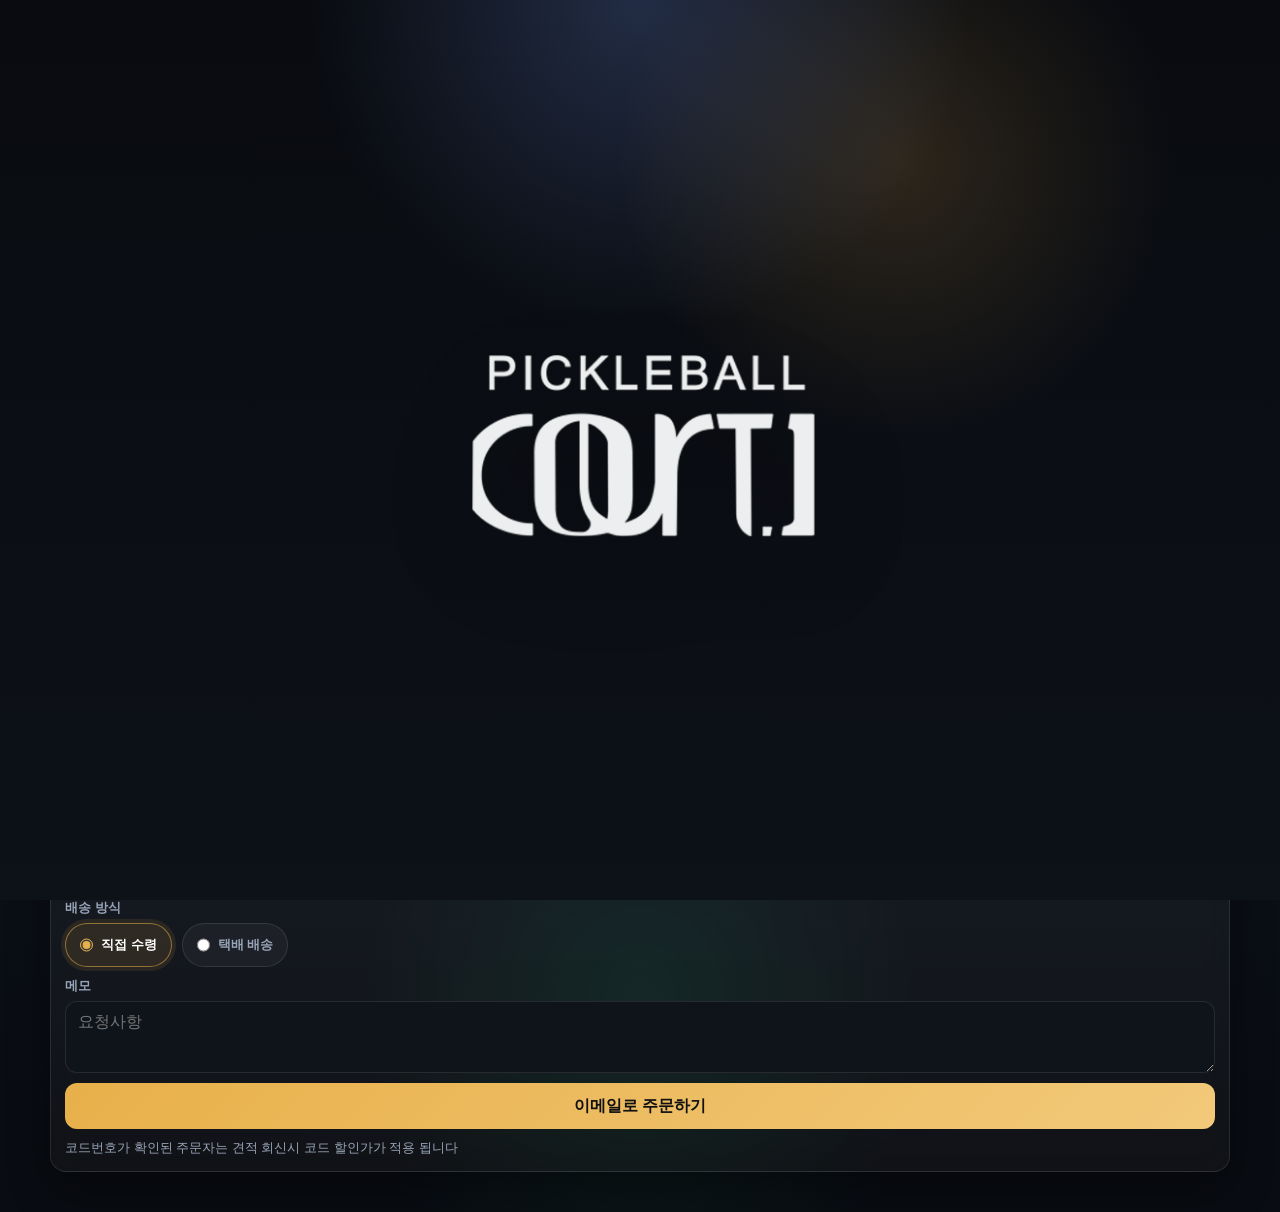
==== commit 97d9b499: "Update social preview image to v2" ====
--- a/index.html
+++ b/index.html
@@ -4,6 +4,24 @@
   <meta charset="UTF-8">
   <meta name="viewport" content="width=device-width, initial-scale=1.0">
   <title>Court1 Brand Order</title>
+
+  <meta name="description" content="Court1 Brand Order">
+  <meta property="og:type" content="website">
+  <meta property="og:title" content="Court1 Brand Order">
+  <meta property="og:description" content="Court1 Pickleball gear order form">
+  <meta property="og:url" content="https://courtonepickleball.github.io/court1-brand-mall/">
+  <meta property="og:image" content="https://courtonepickleball.github.io/court1-brand-mall/assets/images/og-preview-v2.png">
+  <meta property="og:image:width" content="1200">
+  <meta property="og:image:height" content="630">
+  <meta property="og:image:type" content="image/png">
+  <meta property="og:image:alt" content="Court1 Brand Order social preview image">
+  <meta property="og:site_name" content="Court1 Brand Order">
+
+  <meta name="twitter:card" content="summary_large_image">
+  <meta name="twitter:title" content="Court1 Brand Order">
+  <meta name="twitter:description" content="Court1 Pickleball gear order form">
+  <meta name="twitter:image" content="https://courtonepickleball.github.io/court1-brand-mall/assets/images/og-preview-v2.png">
+
   <link rel="stylesheet" href="./style.css">
 </head>
 <body>
@@ -29,27 +47,27 @@
     </section>
 
     <section class="panel-card">
-  <div class="top-filter-row">
-    <button id="showAllProducts" type="button" class="more-btn">전체 보기</button>
-    <button id="resetFilters" type="button" class="more-btn">필터 초기화</button>
-  </div>
+      <div class="top-filter-row">
+        <button id="showAllProducts" type="button" class="more-btn">전체 보기</button>
+        <button id="resetFilters" type="button" class="more-btn">필터 초기화</button>
+      </div>
 
-  <div class="filter-title-row">
-    <div class="filter-title">브랜드</div>
-    <div id="brandFilters" class="filter-group"></div>
-  </div>
+      <div class="filter-title-row">
+        <div class="filter-title">브랜드</div>
+        <div id="brandFilters" class="filter-group"></div>
+      </div>
 
-  <div class="filter-title-row">
-    <div class="filter-title">카테고리</div>
-    <div id="categoryFilters" class="filter-group"></div>
-  </div>
+      <div class="filter-title-row">
+        <div class="filter-title">카테고리</div>
+        <div id="categoryFilters" class="filter-group"></div>
+      </div>
 
-  <div class="sort-group">
-    <label><input type="radio" name="sortType" value="default" checked> 기본</label>
-    <label><input type="radio" name="sortType" value="price-asc"> 낮은 가격</label>
-    <label><input type="radio" name="sortType" value="price-desc"> 높은 가격</label>
-  </div>
-</section>
+      <div class="sort-group">
+        <label><input type="radio" name="sortType" value="default" checked> 기본</label>
+        <label><input type="radio" name="sortType" value="price-asc"> 낮은 가격</label>
+        <label><input type="radio" name="sortType" value="price-desc"> 높은 가격</label>
+      </div>
+    </section>
 
     <section class="panel-card product-panel">
       <div id="productGrid" class="product-grid"></div>
--- a/style.css
+++ b/style.css
@@ -1,14 +1,15 @@
 :root {
-  --bg: #0b0d12;
-  --bg-2: #101521;
-  --panel: #141924;
-  --line: rgba(255,255,255,.08);
-  --text: #f4f6f9;
-  --muted: #9ea7b6;
+  --bg: #07090d;
+  --bg-2: #0c1119;
+  --panel: #141a25;
+  --panel-2: #182030;
+  --line: rgba(255,255,255,.10);
+  --text: #f5f7fb;
+  --muted: #98a4b8;
   --accent: #e8b04a;
   --accent-2: #7aa2ff;
   --accent-3: #19c37d;
-  --shadow: 0 14px 34px rgba(0,0,0,.35);
+  --shadow: 0 18px 42px rgba(0,0,0,.42);
   --radius: 16px;
 }
 
@@ -19,12 +20,13 @@
 html,
 body {
   margin: 0;
-  background:
-    radial-gradient(circle at top, rgba(122,162,255,.20), transparent 32%),
-    radial-gradient(circle at 85% 10%, rgba(232,176,74,.13), transparent 24%),
-    linear-gradient(180deg, #0a0c11 0%, #0d1118 100%);
   color: var(--text);
   font-family: Arial, sans-serif;
+  background:
+    radial-gradient(circle at 20% 0%, rgba(122,162,255,.24), transparent 30%),
+    radial-gradient(circle at 85% 10%, rgba(232,176,74,.18), transparent 22%),
+    radial-gradient(circle at 50% 85%, rgba(25,195,125,.10), transparent 24%),
+    linear-gradient(180deg, #07090d 0%, #0c1119 46%, #090c12 100%);
 }
 
 button,
@@ -63,7 +65,7 @@
   line-height: 1;
   font-weight: 900;
   color: #fff;
-  text-shadow: 0 10px 30px rgba(0,0,0,.35);
+  text-shadow: 0 10px 28px rgba(0,0,0,.46);
 }
 
 .brand-subtitle {
@@ -76,12 +78,14 @@
 .product-panel,
 section.panel-card.cart-section,
 #orderForm {
-  background: linear-gradient(180deg, rgba(255,255,255,.03), rgba(255,255,255,.01));
+  background:
+    linear-gradient(180deg, rgba(255,255,255,.04), rgba(255,255,255,.015)),
+    linear-gradient(180deg, rgba(122,162,255,.03), rgba(232,176,74,.02));
   border: 1px solid var(--line);
   border-radius: var(--radius);
   padding: 14px;
   box-shadow: var(--shadow);
-  backdrop-filter: blur(8px);
+  backdrop-filter: blur(10px);
 }
 
 .code-bar {
@@ -98,7 +102,7 @@
   padding: 0 12px;
   border: 1px solid var(--line);
   border-radius: 12px;
-  background: #0f131a;
+  background: #0c1118;
   color: #fff;
 }
 
@@ -114,7 +118,7 @@
   padding: 0 12px;
   border: 1px solid var(--line);
   border-radius: 12px;
-  background: #0f131a;
+  background: #0c1118;
   color: #fff;
 }
 
@@ -122,8 +126,8 @@
 .qty-btn:hover,
 .remove-btn:hover,
 .filter-btn:hover {
-  border-color: rgba(255,255,255,.16);
-  background: #151b24;
+  border-color: rgba(255,255,255,.18);
+  background: #171e29;
 }
 
 .promo-state {
@@ -147,6 +151,27 @@
   border-color: rgba(255,110,110,.25);
 }
 
+.top-filter-row {
+  display: flex;
+  gap: 8px;
+  flex-wrap: wrap;
+  margin-bottom: 12px;
+}
+
+.filter-title-row {
+  display: flex;
+  flex-direction: column;
+  gap: 8px;
+  margin-bottom: 12px;
+}
+
+.filter-title {
+  font-size: 13px;
+  font-weight: 800;
+  color: var(--muted);
+  letter-spacing: .04em;
+}
+
 .filter-group {
   display: flex;
   flex-wrap: wrap;
@@ -177,25 +202,30 @@
 }
 
 .product-card {
-  background: var(--panel);
-  border: 1px solid var(--line);
+  background:
+    linear-gradient(180deg, rgba(255,255,255,.03), rgba(255,255,255,.012)),
+    linear-gradient(180deg, #151b27 0%, #111722 100%);
+  border: 1px solid rgba(255,255,255,.10);
   border-radius: 16px;
   overflow: hidden;
   display: flex;
   flex-direction: column;
-  box-shadow: 0 10px 24px rgba(0,0,0,.22);
-  transition: transform .2s ease, box-shadow .2s ease, border-color .2s ease;
+  box-shadow: 0 12px 28px rgba(0,0,0,.30);
+  transition: transform .2s ease, box-shadow .2s ease, border-color .2s ease, filter .2s ease;
 }
 
 .product-card:hover {
   transform: translateY(-4px);
-  border-color: rgba(255,255,255,.16);
-  box-shadow: 0 16px 30px rgba(0,0,0,.32);
+  border-color: rgba(122,162,255,.24);
+  box-shadow: 0 20px 40px rgba(0,0,0,.42);
+  filter: saturate(1.08);
 }
 
 .product-media {
   aspect-ratio: 1 / 1;
-  background: #0b0f15;
+  background:
+    radial-gradient(circle at top, rgba(122,162,255,.10), transparent 34%),
+    linear-gradient(180deg, #0b0f15 0%, #070a0f 100%);
   position: relative;
   overflow: hidden;
 }
@@ -220,7 +250,7 @@
   padding: 6px 10px;
   border: 0;
   border-radius: 999px;
-  background: rgba(0,0,0,.76);
+  background: rgba(0,0,0,.78);
   color: #fff;
   font-size: 12px;
 }
@@ -241,6 +271,7 @@
   display: -webkit-box;
   -webkit-box-orient: vertical;
   -webkit-line-clamp: 4;
+  line-clamp: 4;
   overflow: hidden;
   min-height: calc(1.28em * 4);
 }
@@ -263,7 +294,7 @@
 .badge-row {
   display: flex;
   gap: 6px;
-  flex-wrap: nowrap;
+  flex-wrap: wrap;
   align-items: center;
   justify-content: flex-end;
 }
@@ -435,6 +466,8 @@
   color: #e6ebf5;
   cursor: pointer;
   transition: border-color .18s ease, background .18s ease, transform .18s ease, box-shadow .18s ease;
+  white-space: nowrap;
+  word-break: keep-all;
 }
 
 .inline-radios label:hover {
@@ -545,21 +578,6 @@
   pointer-events: none;
 }
 
-@media (max-width: 640px) {
-  .splash-image {
-    width: min(84vw, 420px);
-    max-width: 420px;
-  }
-
-  #splashLogo {
-    transform: scale(1.08);
-  }
-
-  .splash-emblem {
-    transform: scale(.78);
-  }
-}
-
 body.ready .page-wrap {
   animation: pageIn .45s ease;
 }
@@ -577,7 +595,7 @@
 
 @media (max-width: 1100px) {
   .product-grid {
-    grid-template-columns: repeat(3, minmax(0, 1fr));
+    grid-template-columns: repeat(4, minmax(0, 1fr));
   }
 }
 
@@ -593,7 +611,7 @@
   }
 
   .product-grid {
-    grid-template-columns: 1fr;
+    grid-template-columns: repeat(2, minmax(0, 1fr));
   }
 
   #cartList .cart-item {
@@ -617,6 +635,8 @@
   .inline-radios label {
     width: 100%;
     justify-content: flex-start;
+    white-space: nowrap;
+    word-break: keep-all;
   }
 
   .splash-image {
@@ -626,89 +646,4 @@
 
 .is-hidden {
   display: none !important;
-}.filter-title-row {
-  display: flex;
-  flex-direction: column;
-  gap: 8px;
-  margin-bottom: 12px;
-}
-
-.filter-title {
-  font-size: 13px;
-  font-weight: 800;
-  color: var(--muted);
-  letter-spacing: .04em;
-}.top-filter-row {
-  display: flex;
-  gap: 8px;
-  flex-wrap: wrap;
-  margin-bottom: 12px;
-}
-
-.filter-title-row {
-  display: flex;
-  flex-direction: column;
-  gap: 8px;
-  margin-bottom: 12px;
-}
-
-.filter-title {
-  font-size: 13px;
-  font-weight: 800;
-  color: var(--muted);
-  letter-spacing: .04em;
-}.top-filter-row {
-  display: flex;
-  gap: 8px;
-  flex-wrap: wrap;
-  margin-bottom: 12px;
-}
-
-.filter-title-row {
-  display: flex;
-  flex-direction: column;
-  gap: 8px;
-  margin-bottom: 12px;
-}
-
-.filter-title {
-  font-size: 13px;
-  font-weight: 800;
-  color: var(--muted);
-  letter-spacing: .04em;
-}
-
-.filter-btn.is-active {
-  background: var(--primary);
-  color: #fff;
-  border-color: var(--primary);
-}
-
-.more-btn {
-  transition: background-color .2s ease, color .2s ease, border-color .2s ease, transform .15s ease;
-}
-
-.more-btn:hover {
-  transform: translateY(-1px);
-}
-
-#splashLogo,
-#splashEmblem {
-  transition: opacity .45s ease, transform .45s ease;
-}
-
-#splashLogo.fade-out {
-  opacity: 0;
-  transform: scale(.96);
-}
-
-#splashEmblem.is-hidden {
-  opacity: 0;
-  transform: scale(.96);
-  pointer-events: none;
-}
-
-#splashEmblem.fade-in {
-  opacity: 1;
-  transform: scale(1);
 }
